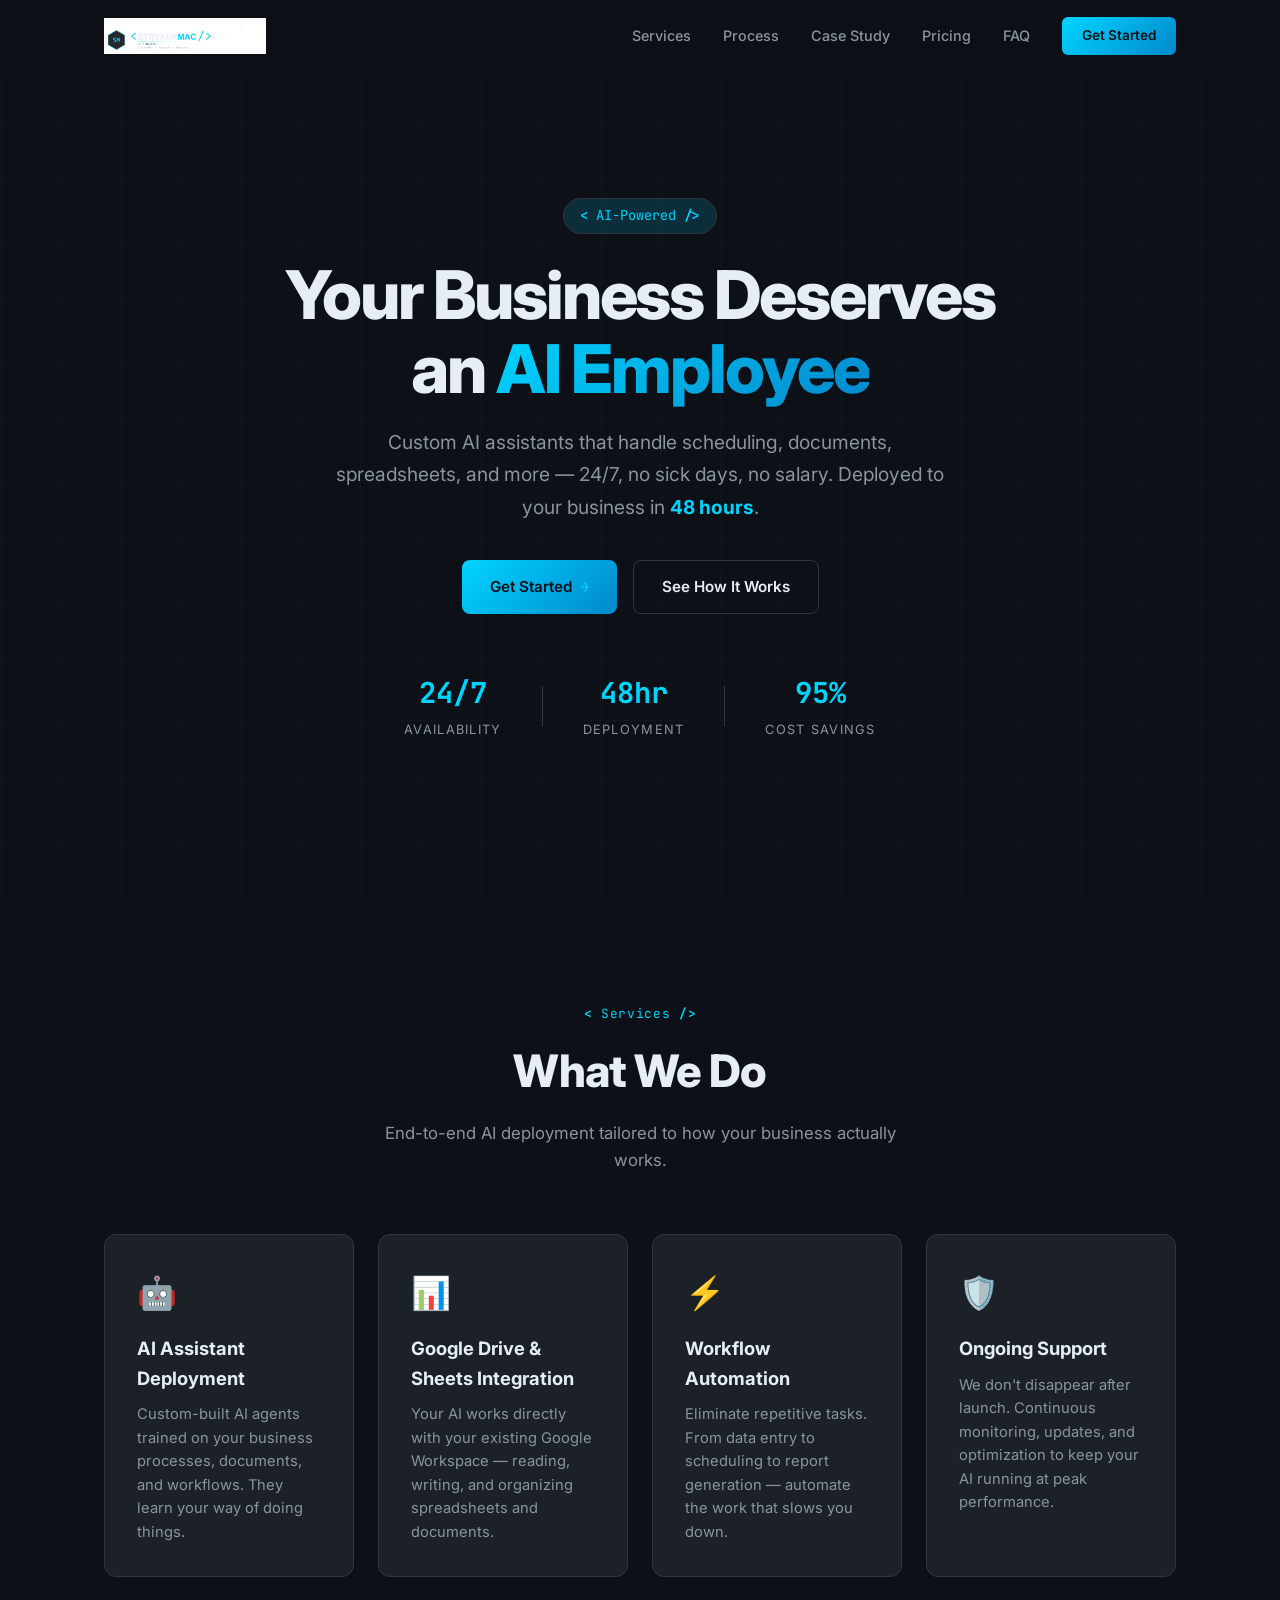
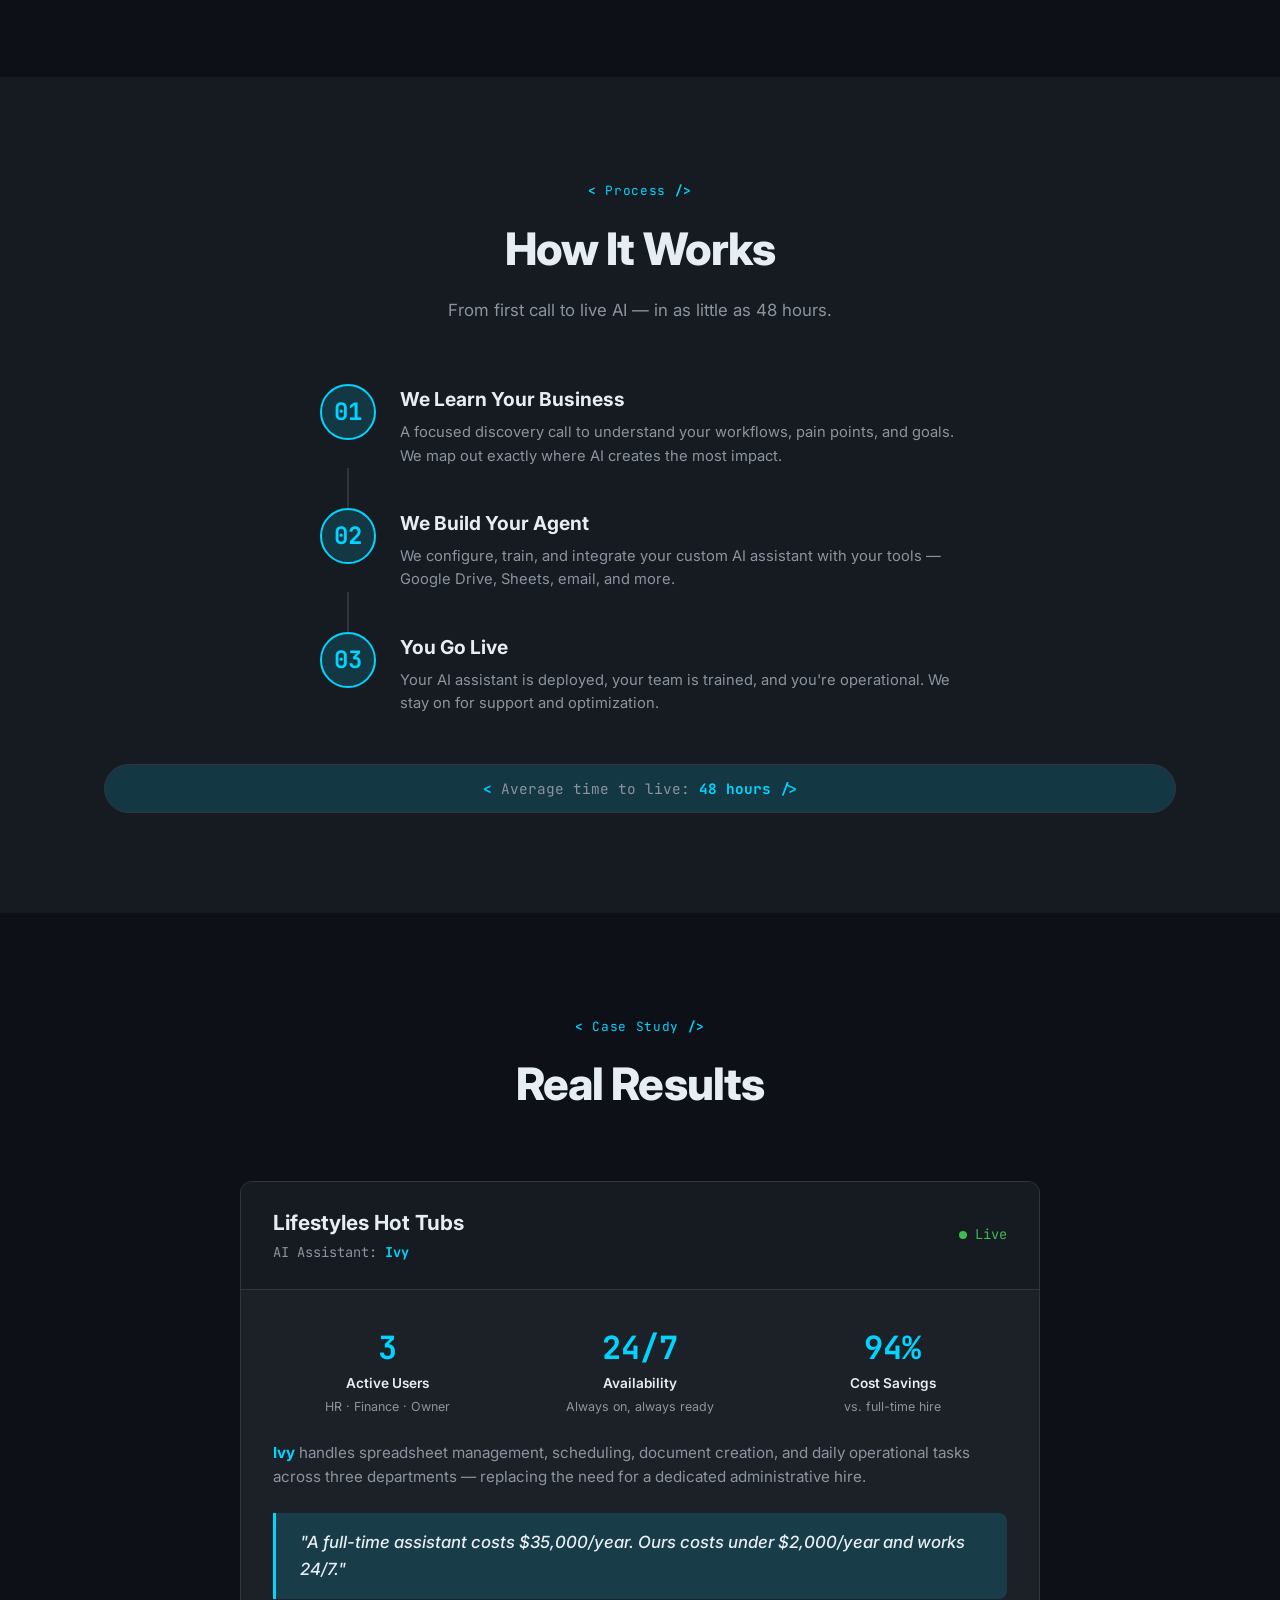
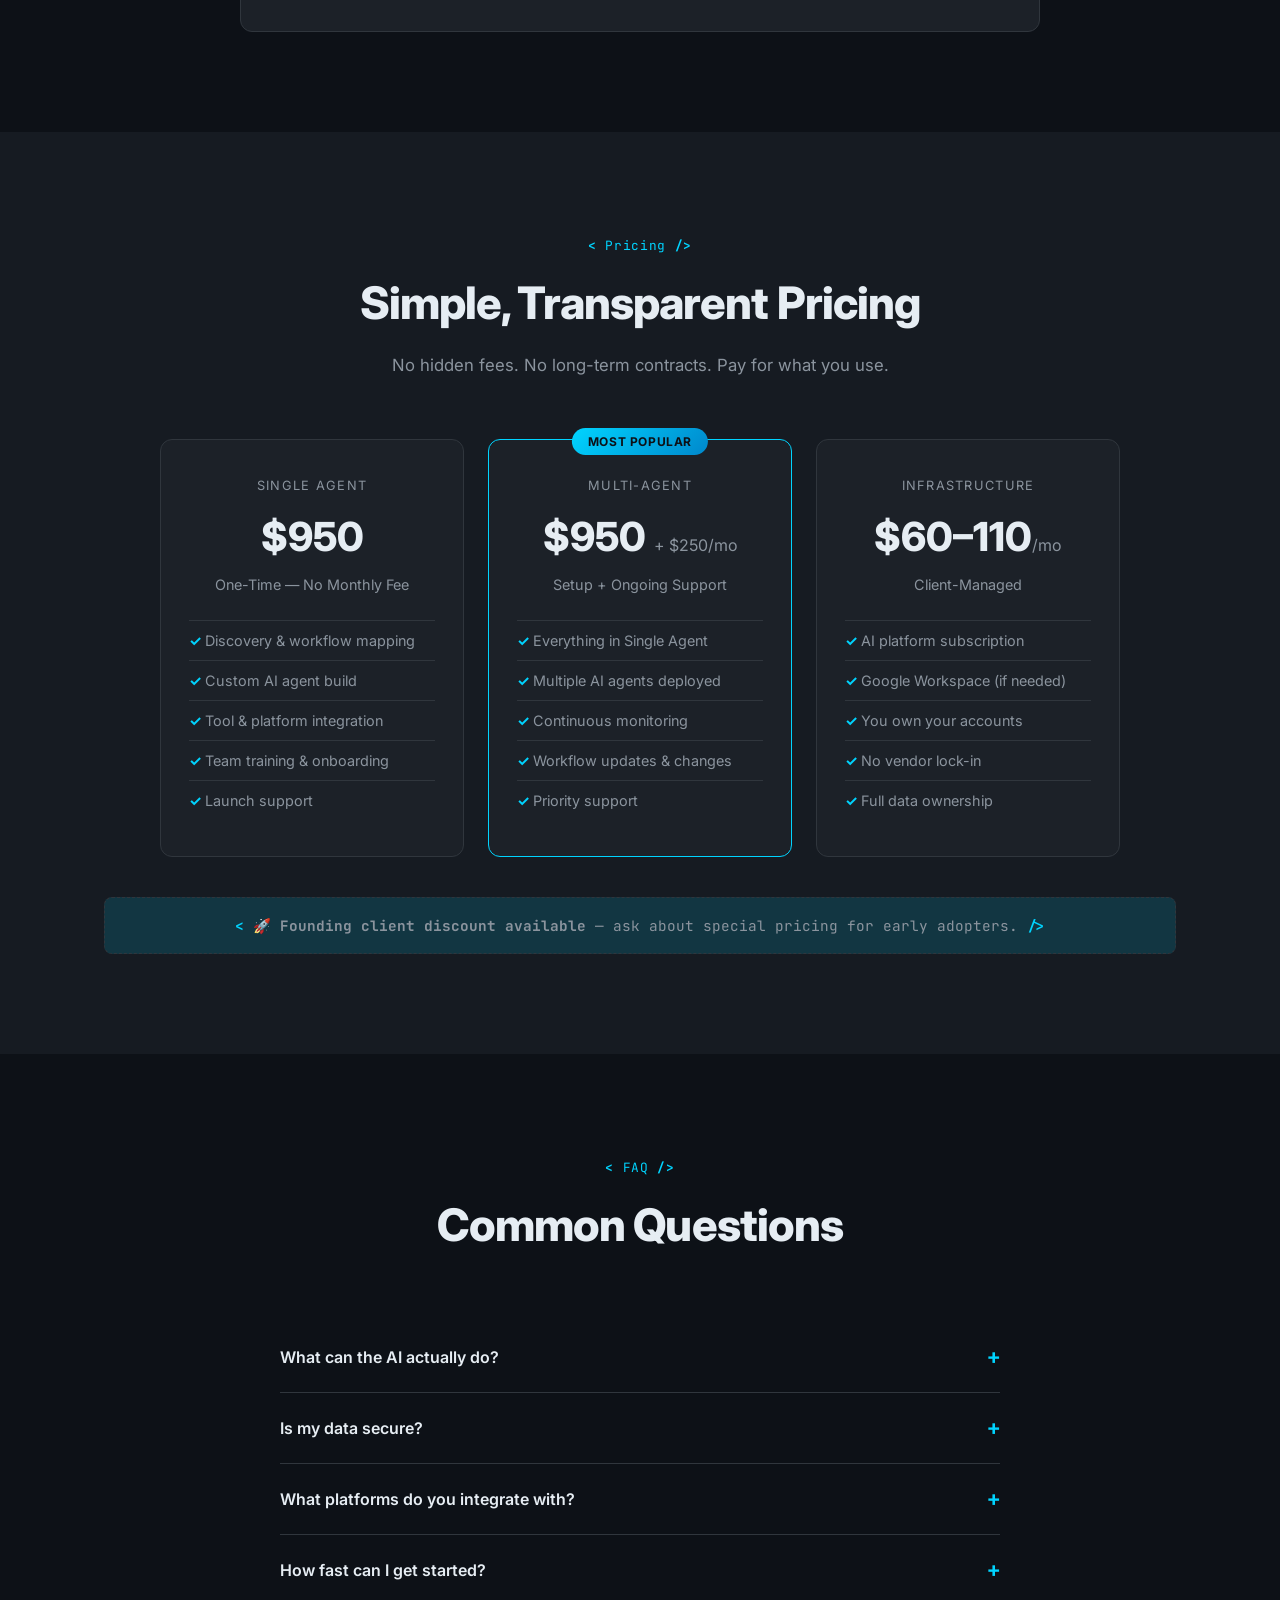
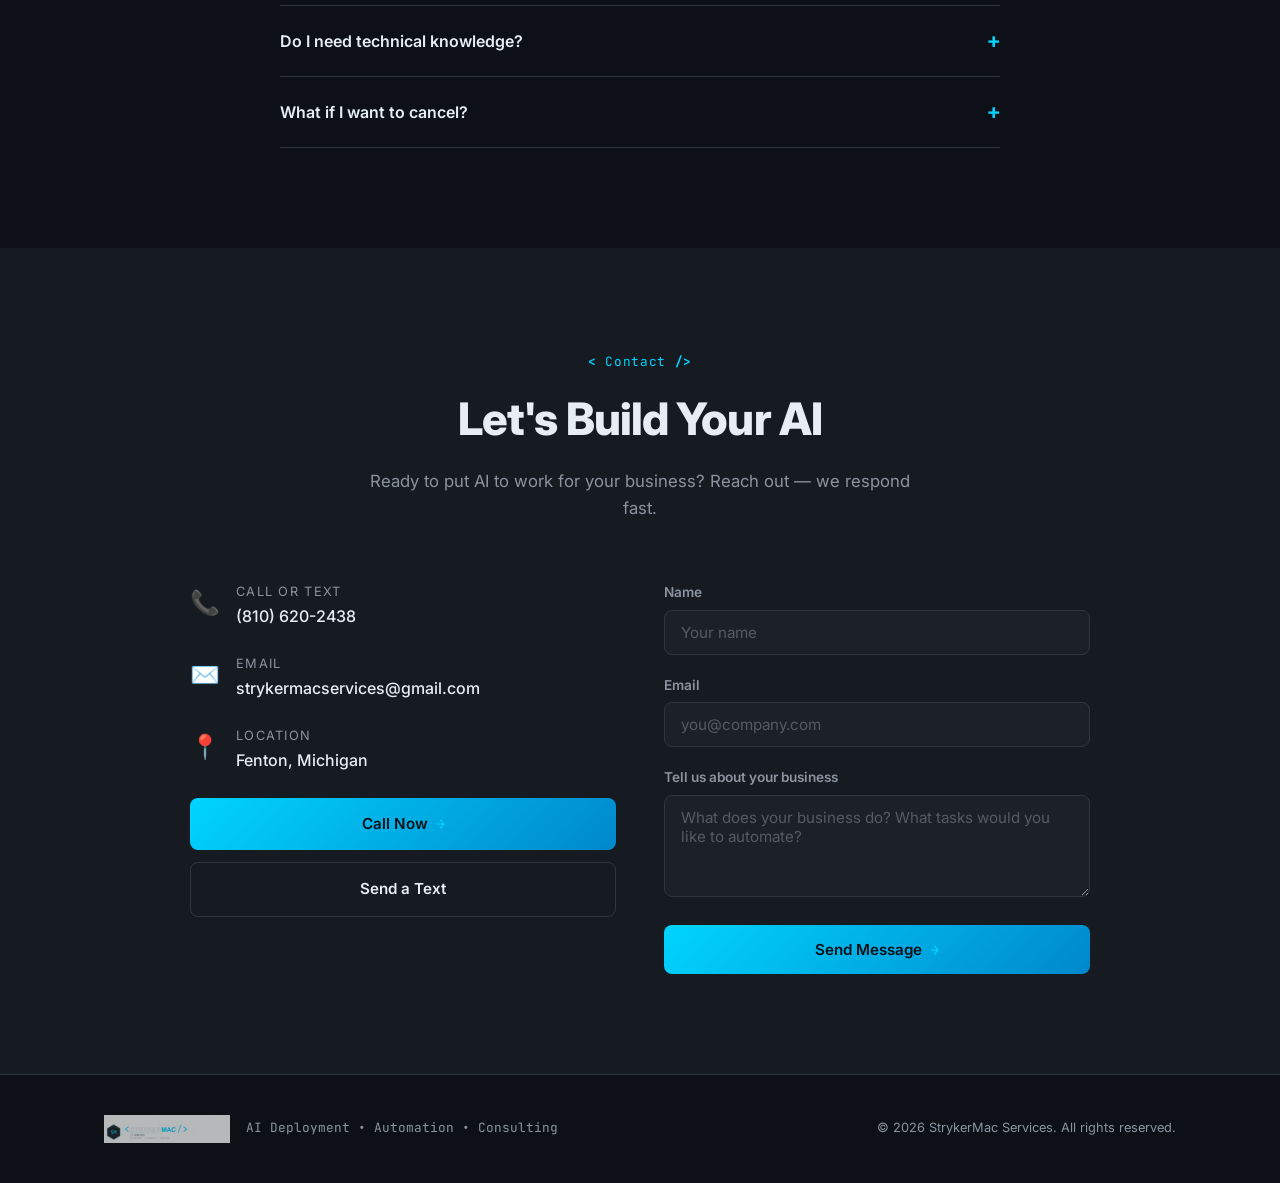
==== index.html @ 3a530481 "Update pricing: single agent  flat, multi-agent  + /mo" ====
<!DOCTYPE html>
<html lang="en">
<head>
    <meta charset="UTF-8">
    <!-- Google tag (gtag.js) -->
    <script async src="https://www.googletagmanager.com/gtag/js?id=G-7SQLWQNTBG"></script>
    <script>
        window.dataLayer = window.dataLayer || [];
        function gtag(){dataLayer.push(arguments);}
        gtag('js', new Date());
        gtag('config', 'G-7SQLWQNTBG');
    </script>
    <meta name="viewport" content="width=device-width, initial-scale=1.0">
    <title>StrykerMac Services — AI Assistants for Small Business</title>
    <meta name="description" content="AI assistant deployment, workflow automation, and consulting for small businesses. Live in 48 hours. StrykerMac Services, Fenton Michigan.">
    <link rel="icon" href="data:image/svg+xml,<svg xmlns='http://www.w3.org/2000/svg' viewBox='0 0 100 100'><rect fill='%230D1117' width='100' height='100' rx='16'/><text x='50' y='68' text-anchor='middle' font-family='monospace' font-size='48' font-weight='bold' fill='%2300D4FF'>&lt;/&gt;</text></svg>">
    <link rel="preconnect" href="https://fonts.googleapis.com">
    <link rel="preconnect" href="https://fonts.gstatic.com" crossorigin>
    <link href="https://fonts.googleapis.com/css2?family=Inter:wght@300;400;500;600;700;800&family=JetBrains+Mono:wght@400;500;700&display=swap" rel="stylesheet">
    <link rel="stylesheet" href="style.css">
</head>
<body>
    <!-- NAV -->
    <nav class="nav" id="nav">
        <div class="nav-inner">
            <a href="#hero" class="nav-logo">
                <img src="logo-white.png" alt="StrykerMac Services" class="logo-img">
            </a>
            <div class="nav-links" id="navLinks">
                <a href="#services">Services</a>
                <a href="#how-it-works">Process</a>
                <a href="#case-study">Case Study</a>
                <a href="#pricing">Pricing</a>
                <a href="#faq">FAQ</a>
                <a href="#contact" class="nav-cta">Get Started</a>
            </div>
            <button class="hamburger" id="hamburger" aria-label="Toggle menu">
                <span></span><span></span><span></span>
            </button>
        </div>
    </nav>

    <!-- HERO -->
    <section class="hero" id="hero">
        <div class="hero-bg-grid"></div>
        <div class="container hero-content">
            <div class="hero-badge fade-in"><span class="code-accent">&lt;</span> AI-Powered <span class="code-accent">/&gt;</span></div>
            <h1 class="fade-in">Your Business Deserves<br>an <span class="gradient-text">AI Employee</span></h1>
            <p class="hero-sub fade-in">Custom AI assistants that handle scheduling, documents, spreadsheets, and more — 24/7, no sick days, no salary. Deployed to your business in <strong>48 hours</strong>.</p>
            <div class="hero-actions fade-in">
                <a href="#contact" class="btn btn-primary">Get Started <span class="code-accent">→</span></a>
                <a href="#how-it-works" class="btn btn-ghost">See How It Works</a>
            </div>
            <div class="hero-stats fade-in">
                <div class="stat"><span class="stat-num">24/7</span><span class="stat-label">Availability</span></div>
                <div class="stat-divider"></div>
                <div class="stat"><span class="stat-num">48hr</span><span class="stat-label">Deployment</span></div>
                <div class="stat-divider"></div>
                <div class="stat"><span class="stat-num">95%</span><span class="stat-label">Cost Savings</span></div>
            </div>
        </div>
    </section>

    <!-- SERVICES -->
    <section class="section" id="services">
        <div class="container">
            <div class="section-header fade-in">
                <span class="section-tag"><span class="code-accent">&lt;</span> Services <span class="code-accent">/&gt;</span></span>
                <h2>What We Do</h2>
                <p class="section-sub">End-to-end AI deployment tailored to how your business actually works.</p>
            </div>
            <div class="cards-grid">
                <div class="card fade-in">
                    <div class="card-icon">🤖</div>
                    <h3>AI Assistant Deployment</h3>
                    <p>Custom-built AI agents trained on your business processes, documents, and workflows. They learn your way of doing things.</p>
                </div>
                <div class="card fade-in">
                    <div class="card-icon">📊</div>
                    <h3>Google Drive &amp; Sheets Integration</h3>
                    <p>Your AI works directly with your existing Google Workspace — reading, writing, and organizing spreadsheets and documents.</p>
                </div>
                <div class="card fade-in">
                    <div class="card-icon">⚡</div>
                    <h3>Workflow Automation</h3>
                    <p>Eliminate repetitive tasks. From data entry to scheduling to report generation — automate the work that slows you down.</p>
                </div>
                <div class="card fade-in">
                    <div class="card-icon">🛡️</div>
                    <h3>Ongoing Support</h3>
                    <p>We don't disappear after launch. Continuous monitoring, updates, and optimization to keep your AI running at peak performance.</p>
                </div>
            </div>
        </div>
    </section>

    <!-- HOW IT WORKS -->
    <section class="section section-alt" id="how-it-works">
        <div class="container">
            <div class="section-header fade-in">
                <span class="section-tag"><span class="code-accent">&lt;</span> Process <span class="code-accent">/&gt;</span></span>
                <h2>How It Works</h2>
                <p class="section-sub">From first call to live AI — in as little as 48 hours.</p>
            </div>
            <div class="timeline">
                <div class="timeline-step fade-in">
                    <div class="step-number">01</div>
                    <div class="step-content">
                        <h3>We Learn Your Business</h3>
                        <p>A focused discovery call to understand your workflows, pain points, and goals. We map out exactly where AI creates the most impact.</p>
                    </div>
                </div>
                <div class="timeline-connector fade-in"></div>
                <div class="timeline-step fade-in">
                    <div class="step-number">02</div>
                    <div class="step-content">
                        <h3>We Build Your Agent</h3>
                        <p>We configure, train, and integrate your custom AI assistant with your tools — Google Drive, Sheets, email, and more.</p>
                    </div>
                </div>
                <div class="timeline-connector fade-in"></div>
                <div class="timeline-step fade-in">
                    <div class="step-number">03</div>
                    <div class="step-content">
                        <h3>You Go Live</h3>
                        <p>Your AI assistant is deployed, your team is trained, and you're operational. We stay on for support and optimization.</p>
                    </div>
                </div>
            </div>
            <div class="timeline-badge fade-in">
                <span class="code-accent">&lt;</span> Average time to live: <strong>48 hours</strong> <span class="code-accent">/&gt;</span>
            </div>
        </div>
    </section>

    <!-- CASE STUDY -->
    <section class="section" id="case-study">
        <div class="container">
            <div class="section-header fade-in">
                <span class="section-tag"><span class="code-accent">&lt;</span> Case Study <span class="code-accent">/&gt;</span></span>
                <h2>Real Results</h2>
            </div>
            <div class="case-study-card fade-in">
                <div class="case-header">
                    <div>
                        <h3>Lifestyles Hot Tubs</h3>
                        <span class="case-label">AI Assistant: <strong>Ivy</strong></span>
                    </div>
                    <div class="case-status"><span class="status-dot"></span> Live</div>
                </div>
                <div class="case-body">
                    <div class="case-stats">
                        <div class="case-stat">
                            <span class="case-stat-num">3</span>
                            <span class="case-stat-label">Active Users</span>
                            <span class="case-stat-detail">HR · Finance · Owner</span>
                        </div>
                        <div class="case-stat">
                            <span class="case-stat-num">24/7</span>
                            <span class="case-stat-label">Availability</span>
                            <span class="case-stat-detail">Always on, always ready</span>
                        </div>
                        <div class="case-stat">
                            <span class="case-stat-num">94%</span>
                            <span class="case-stat-label">Cost Savings</span>
                            <span class="case-stat-detail">vs. full-time hire</span>
                        </div>
                    </div>
                    <div class="case-details">
                        <p><strong>Ivy</strong> handles spreadsheet management, scheduling, document creation, and daily operational tasks across three departments — replacing the need for a dedicated administrative hire.</p>
                    </div>
                    <blockquote class="case-quote">
                        <p>"A full-time assistant costs $35,000/year. Ours costs under $2,000/year and works 24/7."</p>
                    </blockquote>
                </div>
            </div>
        </div>
    </section>

    <!-- PRICING -->
    <section class="section section-alt" id="pricing">
        <div class="container">
            <div class="section-header fade-in">
                <span class="section-tag"><span class="code-accent">&lt;</span> Pricing <span class="code-accent">/&gt;</span></span>
                <h2>Simple, Transparent Pricing</h2>
                <p class="section-sub">No hidden fees. No long-term contracts. Pay for what you use.</p>
            </div>
            <div class="pricing-grid">
                <div class="pricing-card fade-in">
                    <div class="pricing-label">Single Agent</div>
                    <div class="pricing-amount">$950</div>
                    <div class="pricing-desc">One-Time — No Monthly Fee</div>
                    <ul class="pricing-features">
                        <li>Discovery &amp; workflow mapping</li>
                        <li>Custom AI agent build</li>
                        <li>Tool &amp; platform integration</li>
                        <li>Team training &amp; onboarding</li>
                        <li>Launch support</li>
                    </ul>
                </div>
                <div class="pricing-card pricing-card-featured fade-in">
                    <div class="pricing-badge">Most Popular</div>
                    <div class="pricing-label">Multi-Agent</div>
                    <div class="pricing-amount">$950 <span class="pricing-period">+ $250/mo</span></div>
                    <div class="pricing-desc">Setup + Ongoing Support</div>
                    <ul class="pricing-features">
                        <li>Everything in Single Agent</li>
                        <li>Multiple AI agents deployed</li>
                        <li>Continuous monitoring</li>
                        <li>Workflow updates &amp; changes</li>
                        <li>Priority support</li>
                    </ul>
                </div>
                <div class="pricing-card fade-in">
                    <div class="pricing-label">Infrastructure</div>
                    <div class="pricing-amount">$60–110<span class="pricing-period">/mo</span></div>
                    <div class="pricing-desc">Client-Managed</div>
                    <ul class="pricing-features">
                        <li>AI platform subscription</li>
                        <li>Google Workspace (if needed)</li>
                        <li>You own your accounts</li>
                        <li>No vendor lock-in</li>
                        <li>Full data ownership</li>
                    </ul>
                </div>
            </div>
            <div class="pricing-note fade-in">
                <span class="code-accent">&lt;</span> 🚀 <strong>Founding client discount available</strong> — ask about special pricing for early adopters. <span class="code-accent">/&gt;</span>
            </div>
        </div>
    </section>

    <!-- FAQ -->
    <section class="section" id="faq">
        <div class="container">
            <div class="section-header fade-in">
                <span class="section-tag"><span class="code-accent">&lt;</span> FAQ <span class="code-accent">/&gt;</span></span>
                <h2>Common Questions</h2>
            </div>
            <div class="faq-list">
                <div class="faq-item fade-in">
                    <button class="faq-question">
                        <span>What can the AI actually do?</span>
                        <span class="faq-toggle">+</span>
                    </button>
                    <div class="faq-answer">
                        <p>Your AI assistant can manage spreadsheets, create and edit documents, handle scheduling, answer questions about your business, generate reports, organize files, send reminders, and automate repetitive tasks. It integrates with Google Drive, Sheets, Docs, Gmail, and more. Think of it as a tireless team member who knows your business inside and out.</p>
                    </div>
                </div>
                <div class="faq-item fade-in">
                    <button class="faq-question">
                        <span>Is my data secure?</span>
                        <span class="faq-toggle">+</span>
                    </button>
                    <div class="faq-answer">
                        <p>Absolutely. Your data stays in your own accounts — we don't store or access it beyond what's needed for setup. The AI runs on industry-standard platforms with enterprise-grade encryption. You maintain full ownership and control of all your data at all times.</p>
                    </div>
                </div>
                <div class="faq-item fade-in">
                    <button class="faq-question">
                        <span>What platforms do you integrate with?</span>
                        <span class="faq-toggle">+</span>
                    </button>
                    <div class="faq-answer">
                        <p>We specialize in Google Workspace (Drive, Sheets, Docs, Gmail, Calendar) but can integrate with most cloud-based tools your business already uses. During discovery, we'll map out your full tech stack and design integrations accordingly.</p>
                    </div>
                </div>
                <div class="faq-item fade-in">
                    <button class="faq-question">
                        <span>How fast can I get started?</span>
                        <span class="faq-toggle">+</span>
                    </button>
                    <div class="faq-answer">
                        <p>Fast. Most deployments go live within 48 hours of our discovery call. Complex integrations may take a bit longer, but we'll give you a clear timeline upfront. No months-long implementation cycles — we move at startup speed.</p>
                    </div>
                </div>
                <div class="faq-item fade-in">
                    <button class="faq-question">
                        <span>Do I need technical knowledge?</span>
                        <span class="faq-toggle">+</span>
                    </button>
                    <div class="faq-answer">
                        <p>Not at all. We handle all the technical work. Your team just needs to know how to chat — if you can send a text message, you can use your AI assistant. We provide full training and ongoing support.</p>
                    </div>
                </div>
                <div class="faq-item fade-in">
                    <button class="faq-question">
                        <span>What if I want to cancel?</span>
                        <span class="faq-toggle">+</span>
                    </button>
                    <div class="faq-answer">
                        <p>No long-term contracts. Monthly support can be canceled anytime. Since you own all your accounts and data, there's zero vendor lock-in. We keep you because we deliver value, not because of a contract.</p>
                    </div>
                </div>
            </div>
        </div>
    </section>

    <!-- CONTACT -->
    <section class="section section-alt" id="contact">
        <div class="container">
            <div class="section-header fade-in">
                <span class="section-tag"><span class="code-accent">&lt;</span> Contact <span class="code-accent">/&gt;</span></span>
                <h2>Let's Build Your AI</h2>
                <p class="section-sub">Ready to put AI to work for your business? Reach out — we respond fast.</p>
            </div>
            <div class="contact-grid">
                <div class="contact-info fade-in">
                    <div class="contact-item">
                        <div class="contact-icon">📞</div>
                        <div>
                            <div class="contact-label">Call or Text</div>
                            <a href="tel:8106202438" class="contact-value">(810) 620-2438</a>
                        </div>
                    </div>
                    <div class="contact-item">
                        <div class="contact-icon">✉️</div>
                        <div>
                            <div class="contact-label">Email</div>
                            <a href="mailto:strykermacservices@gmail.com" class="contact-value">strykermacservices@gmail.com</a>
                        </div>
                    </div>
                    <div class="contact-item">
                        <div class="contact-icon">📍</div>
                        <div>
                            <div class="contact-label">Location</div>
                            <span class="contact-value">Fenton, Michigan</span>
                        </div>
                    </div>
                    <div class="contact-cta">
                        <a href="tel:8106202438" class="btn btn-primary btn-full">Call Now <span class="code-accent">→</span></a>
                        <a href="sms:8106202438" class="btn btn-ghost btn-full">Send a Text</a>
                    </div>
                </div>
                <form class="contact-form fade-in" action="https://formsubmit.co/strykermacservices@gmail.com" method="POST">
                    <input type="hidden" name="_subject" value="New inquiry from StrykerMac website">
                    <input type="hidden" name="_captcha" value="false">
                    <input type="hidden" name="_next" value="#">
                    <div class="form-group">
                        <label for="name">Name</label>
                        <input type="text" id="name" name="name" required placeholder="Your name">
                    </div>
                    <div class="form-group">
                        <label for="email">Email</label>
                        <input type="email" id="email" name="email" required placeholder="you@company.com">
                    </div>
                    <div class="form-group">
                        <label for="message">Tell us about your business</label>
                        <textarea id="message" name="message" rows="4" required placeholder="What does your business do? What tasks would you like to automate?"></textarea>
                    </div>
                    <button type="submit" class="btn btn-primary btn-full">Send Message <span class="code-accent">→</span></button>
                </form>
            </div>
        </div>
    </section>

    <!-- FOOTER -->
    <footer class="footer">
        <div class="container footer-inner">
            <div class="footer-brand">
                <img src="logo-white.png" alt="StrykerMac Services" class="footer-logo">
                <span class="footer-tagline">AI Deployment • Automation • Consulting</span>
            </div>
            <div class="footer-copy">
                &copy; 2026 StrykerMac Services. All rights reserved.
            </div>
        </div>
    </footer>

    <script src="script.js"></script>
</body>
</html>
---- style.css ----
/* ===== RESET & BASE ===== */
*, *::before, *::after { margin: 0; padding: 0; box-sizing: border-box; }

:root {
    --bg: #0D1117;
    --bg-alt: #161B22;
    --surface: #1C2128;
    --border: #30363D;
    --text: #E6EDF3;
    --text-muted: #8B949E;
    --accent: #00D4FF;
    --accent-glow: rgba(0, 212, 255, 0.15);
    --accent-dark: #0099BB;
    --gradient: linear-gradient(135deg, #00D4FF, #0088CC);
    --font: 'Inter', -apple-system, sans-serif;
    --mono: 'JetBrains Mono', monospace;
    --radius: 12px;
    --radius-sm: 8px;
}

html { scroll-behavior: smooth; scroll-padding-top: 80px; }

body {
    font-family: var(--font);
    background: var(--bg);
    color: var(--text);
    line-height: 1.6;
    -webkit-font-smoothing: antialiased;
}

a { color: var(--accent); text-decoration: none; transition: opacity .2s; }
a:hover { opacity: .85; }

.container { max-width: 1120px; margin: 0 auto; padding: 0 24px; }

.code-accent { color: var(--accent); font-family: var(--mono); font-weight: 700; }
.gradient-text { background: var(--gradient); -webkit-background-clip: text; -webkit-text-fill-color: transparent; background-clip: text; }

/* ===== ANIMATIONS ===== */
.fade-in { opacity: 0; transform: translateY(24px); transition: opacity .6s ease, transform .6s ease; }
.fade-in.visible { opacity: 1; transform: translateY(0); }

/* ===== NAV ===== */
.nav {
    position: fixed; top: 0; left: 0; right: 0; z-index: 1000;
    background: rgba(13, 17, 23, 0.85); backdrop-filter: blur(16px);
    border-bottom: 1px solid transparent; transition: border-color .3s;
}
.nav.scrolled { border-bottom-color: var(--border); }
.nav-inner { max-width: 1120px; margin: 0 auto; padding: 0 24px; display: flex; align-items: center; justify-content: space-between; height: 72px; }
.nav-logo { display: flex; align-items: center; }
.logo-img { height: 36px; width: auto; }
.nav-links { display: flex; align-items: center; gap: 32px; }
.nav-links a { color: var(--text-muted); font-size: .9rem; font-weight: 500; transition: color .2s; }
.nav-links a:hover { color: var(--text); opacity: 1; }
.nav-cta {
    background: var(--gradient); color: var(--bg) !important; padding: 8px 20px;
    border-radius: 6px; font-weight: 600 !important; font-size: .85rem !important;
}
.nav-cta:hover { opacity: .9 !important; }
.hamburger { display: none; background: none; border: none; cursor: pointer; padding: 4px; }
.hamburger span { display: block; width: 24px; height: 2px; background: var(--text); margin: 6px 0; transition: .3s; border-radius: 2px; }
.hamburger.active span:nth-child(1) { transform: rotate(45deg) translate(5px, 5px); }
.hamburger.active span:nth-child(2) { opacity: 0; }
.hamburger.active span:nth-child(3) { transform: rotate(-45deg) translate(6px, -6px); }

/* ===== HERO ===== */
.hero {
    min-height: 100vh; display: flex; align-items: center; justify-content: center;
    position: relative; overflow: hidden; padding: 120px 0 80px;
}
.hero-bg-grid {
    position: absolute; inset: 0;
    background-image:
        linear-gradient(rgba(0,212,255,.03) 1px, transparent 1px),
        linear-gradient(90deg, rgba(0,212,255,.03) 1px, transparent 1px);
    background-size: 60px 60px;
}
.hero-content { text-align: center; position: relative; z-index: 1; }
.hero-badge {
    display: inline-block; font-family: var(--mono); font-size: .85rem;
    color: var(--accent); border: 1px solid var(--border); padding: 6px 16px;
    border-radius: 100px; margin-bottom: 24px; background: var(--accent-glow);
}
.hero h1 { font-size: clamp(2.5rem, 6vw, 4.2rem); font-weight: 800; line-height: 1.1; margin-bottom: 20px; letter-spacing: -0.03em; }
.hero-sub { font-size: clamp(1rem, 2vw, 1.2rem); color: var(--text-muted); max-width: 620px; margin: 0 auto 36px; line-height: 1.7; }
.hero-sub strong { color: var(--accent); }
.hero-actions { display: flex; gap: 16px; justify-content: center; flex-wrap: wrap; margin-bottom: 56px; }

.btn {
    display: inline-flex; align-items: center; gap: 8px; padding: 14px 28px;
    border-radius: var(--radius-sm); font-weight: 600; font-size: .95rem;
    transition: all .2s; cursor: pointer; border: none; font-family: var(--font);
}
.btn-primary { background: var(--gradient); color: var(--bg); }
.btn-primary:hover { opacity: .9; color: var(--bg); box-shadow: 0 0 30px var(--accent-glow); }
.btn-ghost { background: transparent; color: var(--text); border: 1px solid var(--border); }
.btn-ghost:hover { border-color: var(--accent); color: var(--accent); opacity: 1; }
.btn-full { width: 100%; justify-content: center; }

.hero-stats { display: flex; justify-content: center; align-items: center; gap: 40px; }
.stat { text-align: center; }
.stat-num { display: block; font-family: var(--mono); font-size: 1.8rem; font-weight: 700; color: var(--accent); }
.stat-label { font-size: .8rem; color: var(--text-muted); text-transform: uppercase; letter-spacing: .1em; }
.stat-divider { width: 1px; height: 40px; background: var(--border); }

/* ===== SECTIONS ===== */
.section { padding: 100px 0; }
.section-alt { background: var(--bg-alt); }
.section-header { text-align: center; margin-bottom: 60px; }
.section-tag { display: inline-block; font-family: var(--mono); font-size: .8rem; color: var(--accent); margin-bottom: 12px; letter-spacing: .05em; }
.section-header h2 { font-size: clamp(2rem, 4vw, 2.8rem); font-weight: 800; letter-spacing: -0.02em; margin-bottom: 12px; }
.section-sub { color: var(--text-muted); font-size: 1.05rem; max-width: 540px; margin: 0 auto; }

/* ===== CARDS ===== */
.cards-grid { display: grid; grid-template-columns: repeat(auto-fit, minmax(250px, 1fr)); gap: 24px; }
.card {
    background: var(--surface); border: 1px solid var(--border); border-radius: var(--radius);
    padding: 32px; transition: border-color .3s, transform .3s;
}
.card:hover { border-color: var(--accent); transform: translateY(-4px); }
.card-icon { font-size: 2rem; margin-bottom: 16px; }
.card h3 { font-size: 1.15rem; margin-bottom: 10px; font-weight: 700; }
.card p { color: var(--text-muted); font-size: .92rem; line-height: 1.6; }

/* ===== TIMELINE ===== */
.timeline { max-width: 640px; margin: 0 auto; }
.timeline-step { display: flex; gap: 24px; align-items: flex-start; }
.step-number {
    font-family: var(--mono); font-size: 1.5rem; font-weight: 700;
    color: var(--accent); min-width: 56px; height: 56px;
    display: flex; align-items: center; justify-content: center;
    border: 2px solid var(--accent); border-radius: 50%;
    background: var(--accent-glow); flex-shrink: 0;
}
.step-content h3 { font-size: 1.2rem; margin-bottom: 6px; }
.step-content p { color: var(--text-muted); font-size: .92rem; }
.timeline-connector { width: 2px; height: 40px; background: var(--border); margin-left: 27px; }
.timeline-badge {
    text-align: center; margin-top: 48px; font-family: var(--mono); font-size: .9rem;
    color: var(--text-muted); padding: 12px 24px; border: 1px solid var(--border);
    border-radius: 100px; display: inline-block; width: 100%;
    background: var(--accent-glow);
}
.timeline-badge strong { color: var(--accent); }

/* ===== CASE STUDY ===== */
.case-study-card {
    background: var(--surface); border: 1px solid var(--border); border-radius: var(--radius);
    overflow: hidden; max-width: 800px; margin: 0 auto;
}
.case-header {
    display: flex; justify-content: space-between; align-items: center;
    padding: 24px 32px; border-bottom: 1px solid var(--border); background: var(--bg-alt);
}
.case-header h3 { font-size: 1.3rem; }
.case-label { font-size: .85rem; color: var(--text-muted); font-family: var(--mono); }
.case-label strong { color: var(--accent); }
.case-status { display: flex; align-items: center; gap: 8px; font-size: .85rem; color: #3fb950; font-family: var(--mono); }
.status-dot { width: 8px; height: 8px; border-radius: 50%; background: #3fb950; animation: pulse 2s infinite; }
@keyframes pulse { 0%, 100% { opacity: 1; } 50% { opacity: .4; } }
.case-body { padding: 32px; }
.case-stats { display: grid; grid-template-columns: repeat(3, 1fr); gap: 24px; margin-bottom: 24px; }
.case-stat { text-align: center; }
.case-stat-num { display: block; font-family: var(--mono); font-size: 2rem; font-weight: 700; color: var(--accent); }
.case-stat-label { display: block; font-size: .85rem; font-weight: 600; margin-bottom: 2px; }
.case-stat-detail { display: block; font-size: .78rem; color: var(--text-muted); }
.case-details { margin-bottom: 24px; }
.case-details p { color: var(--text-muted); font-size: .95rem; }
.case-details strong { color: var(--accent); }
.case-quote {
    border-left: 3px solid var(--accent); padding: 16px 24px;
    background: var(--accent-glow); border-radius: 0 var(--radius-sm) var(--radius-sm) 0;
}
.case-quote p { font-size: 1.05rem; font-style: italic; font-weight: 500; line-height: 1.6; }

/* ===== PRICING ===== */
.pricing-grid { display: grid; grid-template-columns: repeat(auto-fit, minmax(280px, 1fr)); gap: 24px; max-width: 960px; margin: 0 auto; }
.pricing-card {
    background: var(--surface); border: 1px solid var(--border); border-radius: var(--radius);
    padding: 36px 28px; text-align: center; position: relative; transition: border-color .3s;
}
.pricing-card:hover { border-color: var(--accent); }
.pricing-card-featured { border-color: var(--accent); }
.pricing-badge {
    position: absolute; top: -12px; left: 50%; transform: translateX(-50%);
    background: var(--gradient); color: var(--bg); font-size: .75rem;
    font-weight: 700; padding: 4px 16px; border-radius: 100px; text-transform: uppercase;
    letter-spacing: .05em;
}
.pricing-label { font-size: .8rem; text-transform: uppercase; letter-spacing: .1em; color: var(--text-muted); margin-bottom: 8px; }
.pricing-amount { font-size: 2.5rem; font-weight: 800; margin-bottom: 4px; }
.pricing-from { font-size: .85rem; font-weight: 400; color: var(--text-muted); }
.pricing-period { font-size: 1rem; font-weight: 400; color: var(--text-muted); }
.pricing-desc { font-size: .9rem; color: var(--text-muted); margin-bottom: 24px; }
.pricing-features { list-style: none; text-align: left; }
.pricing-features li { padding: 8px 0; font-size: .9rem; color: var(--text-muted); border-top: 1px solid var(--border); }
.pricing-features li::before { content: '✓ '; color: var(--accent); font-weight: 700; }
.pricing-note {
    text-align: center; margin-top: 40px; font-family: var(--mono); font-size: .9rem;
    color: var(--text-muted); padding: 16px 24px; border: 1px dashed var(--border);
    border-radius: var(--radius-sm); background: var(--accent-glow);
}

/* ===== FAQ ===== */
.faq-list { max-width: 720px; margin: 0 auto; }
.faq-item { border-bottom: 1px solid var(--border); }
.faq-question {
    width: 100%; display: flex; justify-content: space-between; align-items: center;
    padding: 20px 0; background: none; border: none; color: var(--text);
    font-size: 1rem; font-weight: 600; font-family: var(--font); cursor: pointer;
    text-align: left; transition: color .2s;
}
.faq-question:hover { color: var(--accent); }
.faq-toggle { font-family: var(--mono); font-size: 1.4rem; color: var(--accent); transition: transform .3s; flex-shrink: 0; margin-left: 16px; }
.faq-item.active .faq-toggle { transform: rotate(45deg); }
.faq-answer { max-height: 0; overflow: hidden; transition: max-height .4s ease; }
.faq-answer p { padding: 0 0 20px; color: var(--text-muted); font-size: .92rem; line-height: 1.7; }
.faq-item.active .faq-answer { max-height: 300px; }

/* ===== CONTACT ===== */
.contact-grid { display: grid; grid-template-columns: 1fr 1fr; gap: 48px; max-width: 900px; margin: 0 auto; }
.contact-item { display: flex; gap: 16px; align-items: flex-start; margin-bottom: 24px; }
.contact-icon { font-size: 1.5rem; margin-top: 2px; }
.contact-label { font-size: .8rem; text-transform: uppercase; letter-spacing: .1em; color: var(--text-muted); margin-bottom: 2px; }
.contact-value { color: var(--text); font-weight: 500; font-size: 1rem; }
.contact-cta { display: flex; flex-direction: column; gap: 12px; margin-top: 16px; }

.contact-form { display: flex; flex-direction: column; gap: 20px; }
.form-group label { display: block; font-size: .85rem; font-weight: 600; margin-bottom: 6px; color: var(--text-muted); }
.form-group input, .form-group textarea {
    width: 100%; padding: 12px 16px; background: var(--surface); border: 1px solid var(--border);
    border-radius: var(--radius-sm); color: var(--text); font-family: var(--font);
    font-size: .95rem; transition: border-color .2s; outline: none;
}
.form-group input:focus, .form-group textarea:focus { border-color: var(--accent); }
.form-group textarea { resize: vertical; }
.form-group input::placeholder, .form-group textarea::placeholder { color: var(--text-muted); opacity: .5; }

/* ===== FOOTER ===== */
.footer { border-top: 1px solid var(--border); padding: 40px 0; }
.footer-inner { display: flex; justify-content: space-between; align-items: center; flex-wrap: wrap; gap: 16px; }
.footer-brand { display: flex; align-items: center; gap: 16px; }
.footer-logo { height: 28px; width: auto; opacity: .7; }
.footer-tagline { font-family: var(--mono); font-size: .8rem; color: var(--text-muted); }
.footer-copy { font-size: .8rem; color: var(--text-muted); }

/* ===== MOBILE ===== */
@media (max-width: 768px) {
    .hamburger { display: block; }
    .nav-links {
        display: none; position: fixed; top: 72px; left: 0; right: 0; bottom: 0;
        background: rgba(13, 17, 23, 0.98); flex-direction: column;
        align-items: center; justify-content: center; gap: 24px; backdrop-filter: blur(16px);
    }
    .nav-links.open { display: flex; }
    .nav-links a { font-size: 1.2rem; }
    .hero-stats { gap: 20px; }
    .stat-num { font-size: 1.4rem; }
    .contact-grid { grid-template-columns: 1fr; gap: 32px; }
    .case-stats { grid-template-columns: 1fr; gap: 16px; }
    .case-header { flex-direction: column; align-items: flex-start; gap: 8px; }
    .footer-inner { flex-direction: column; text-align: center; }
    .footer-brand { flex-direction: column; }
    .section { padding: 72px 0; }
}
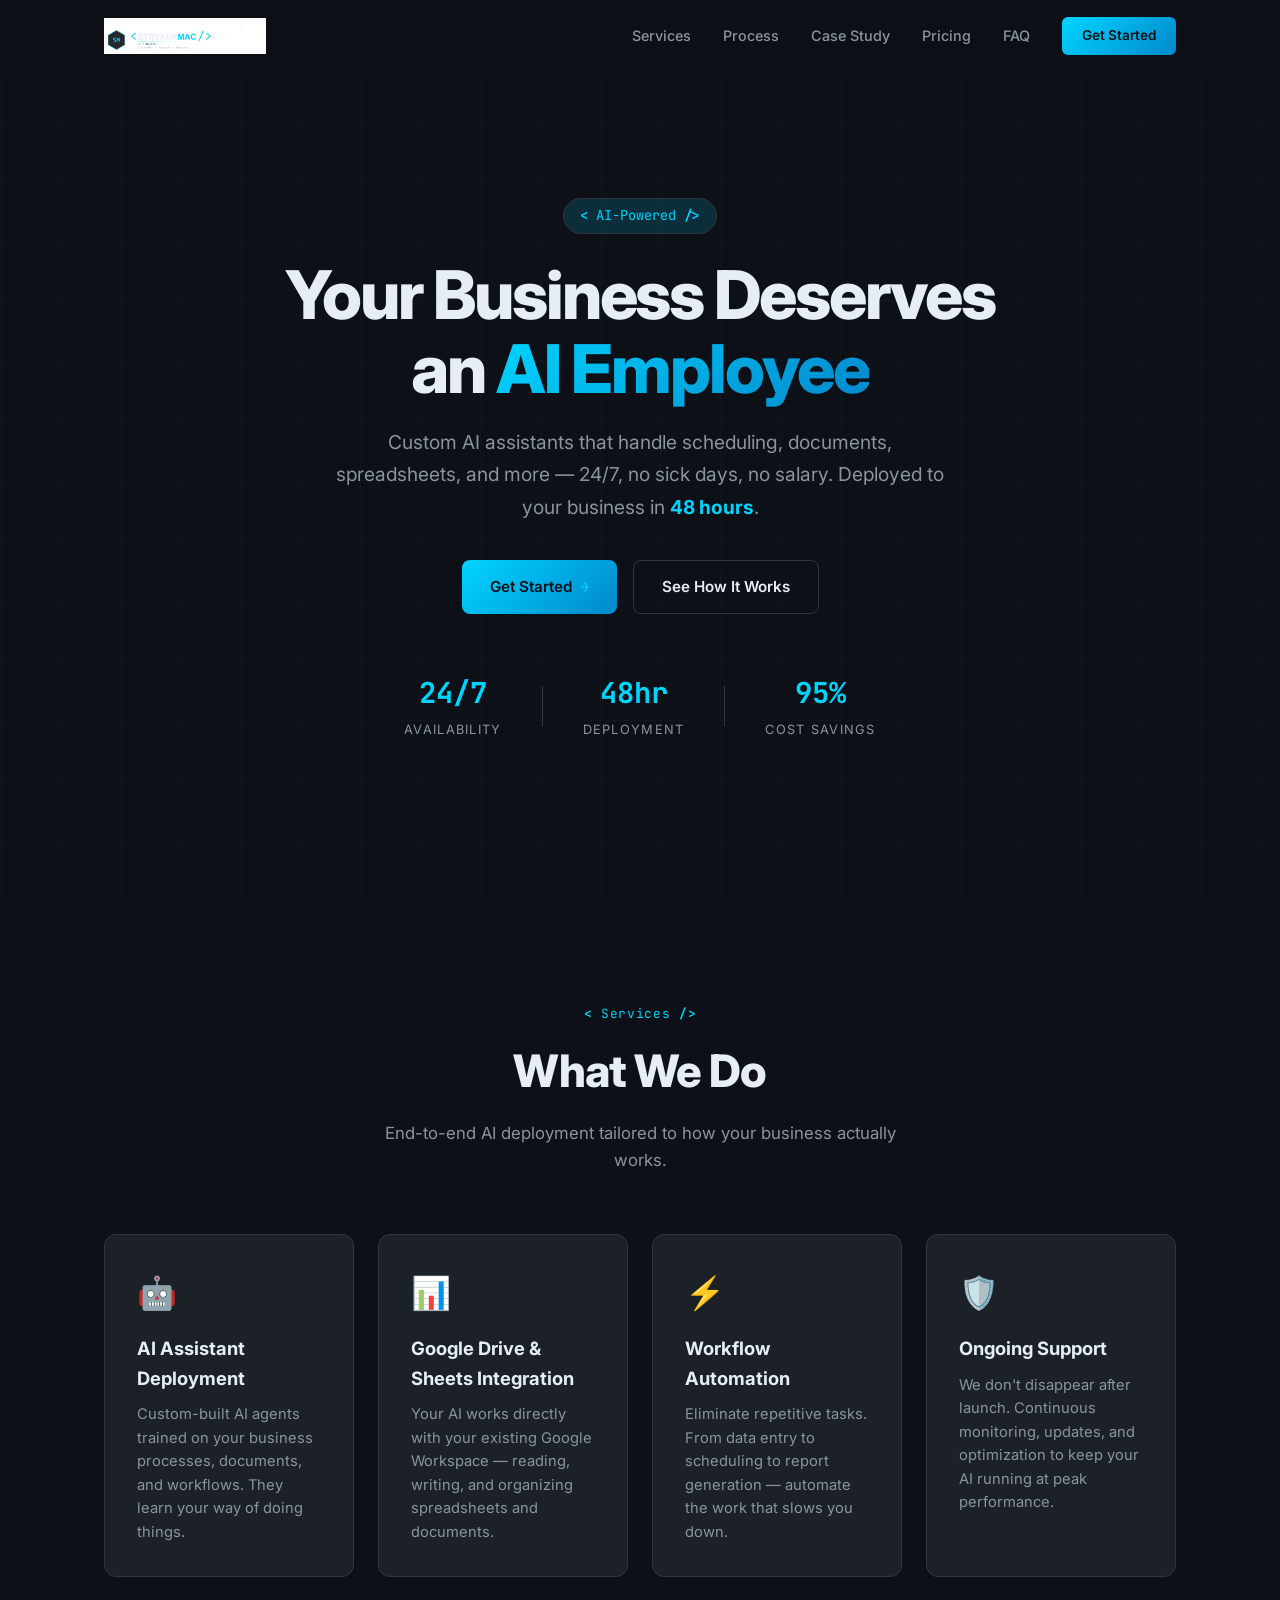
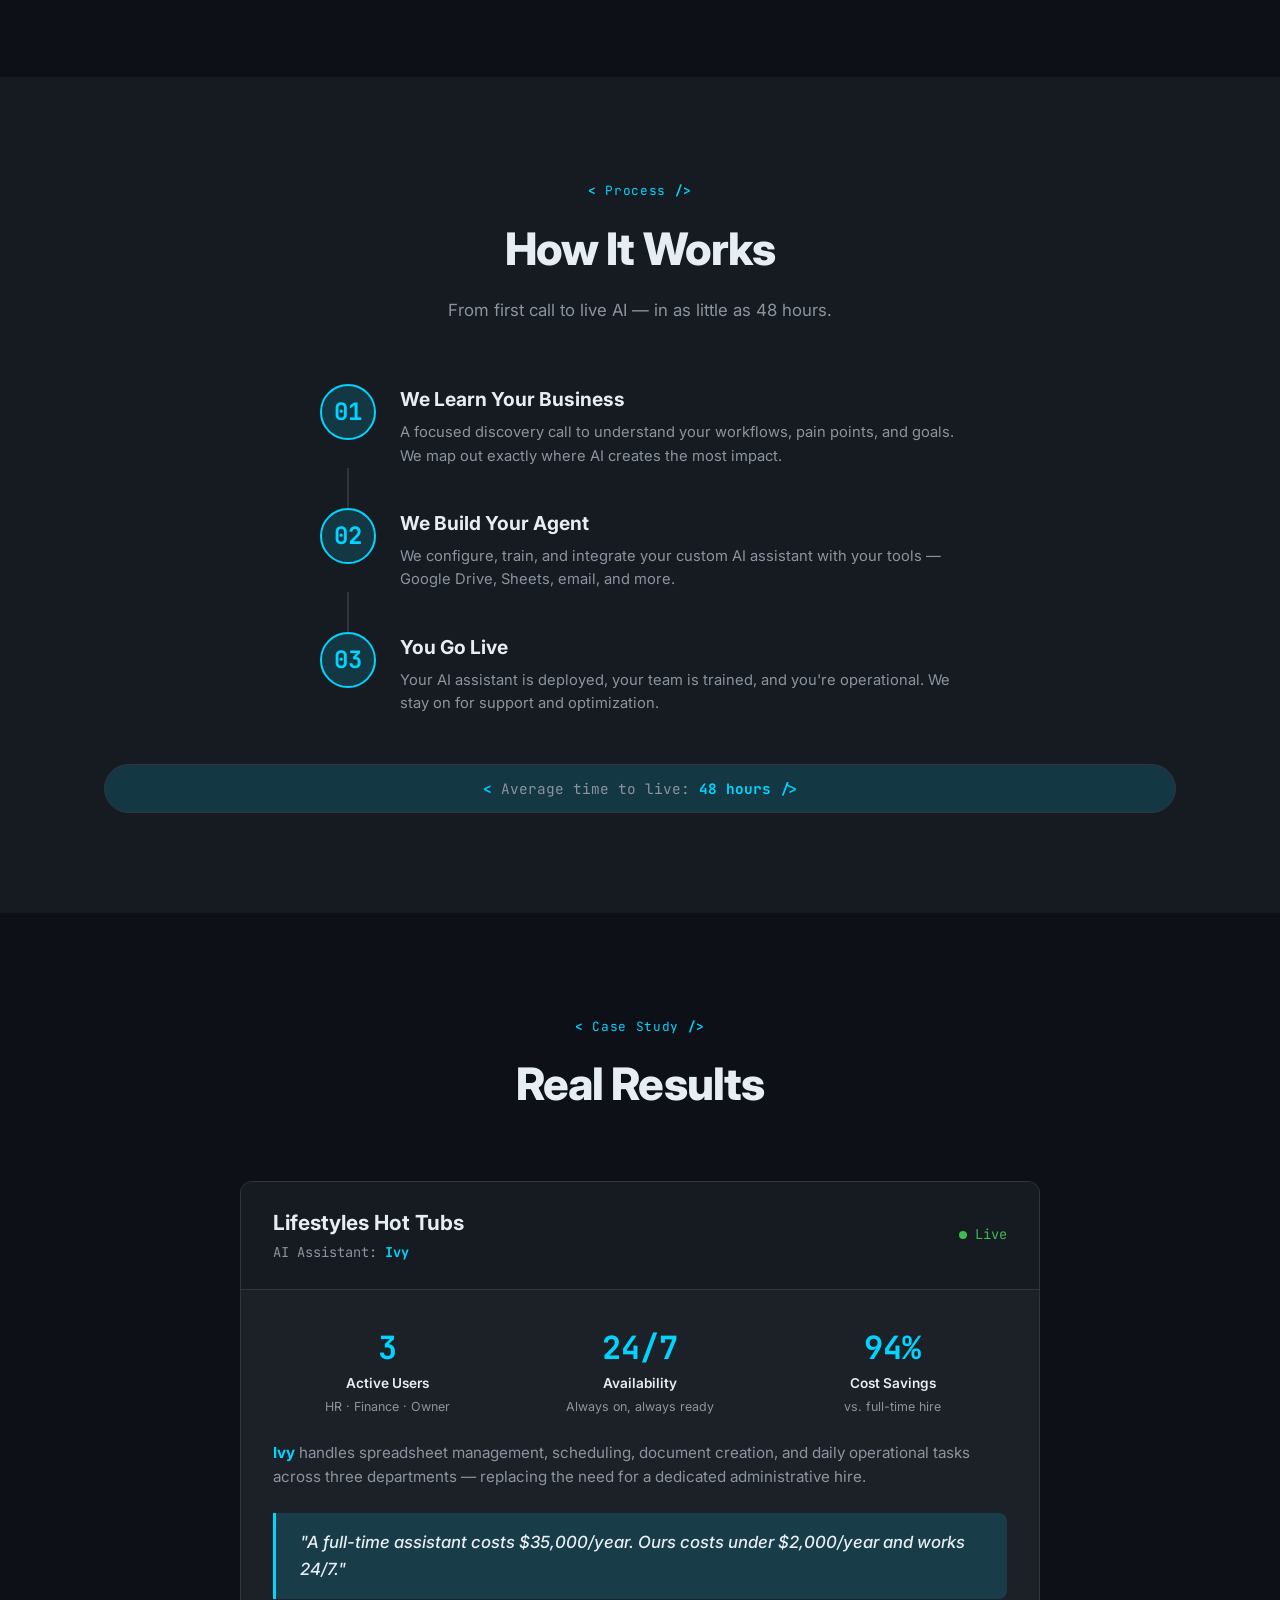
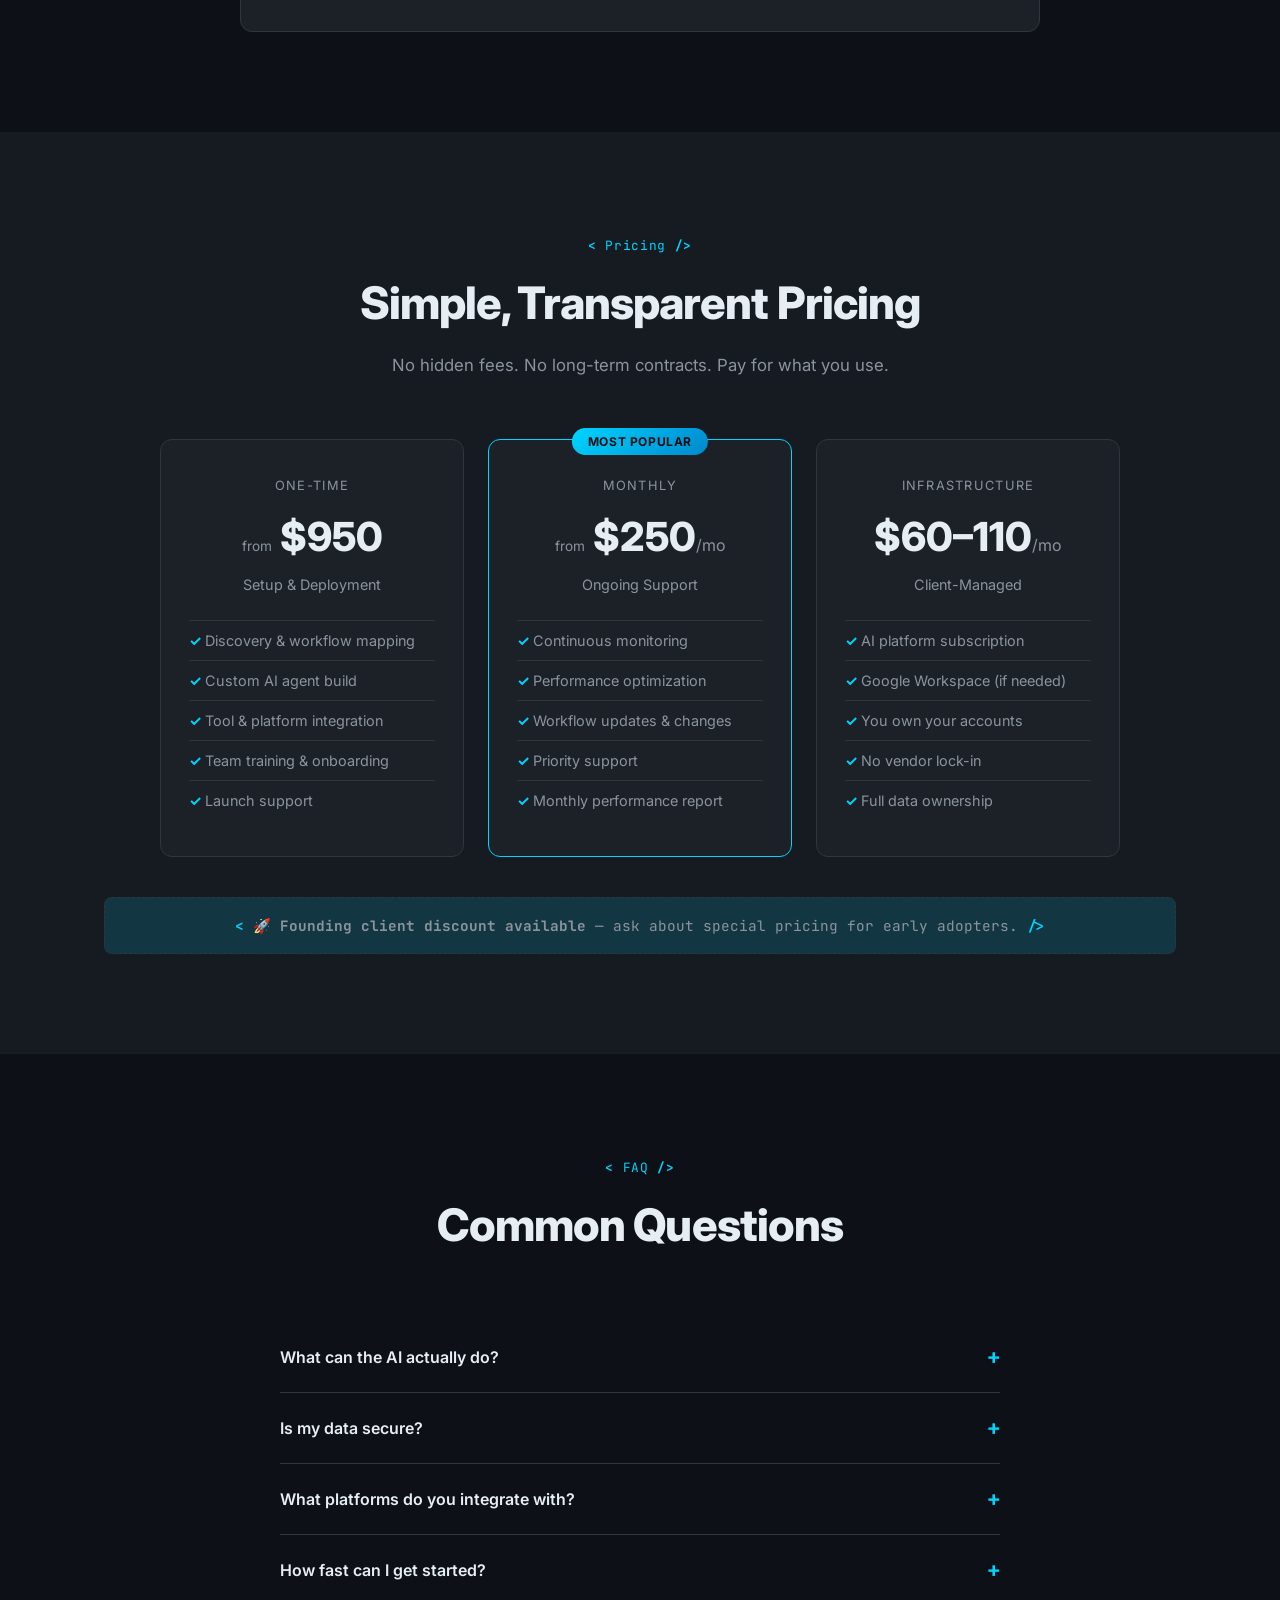
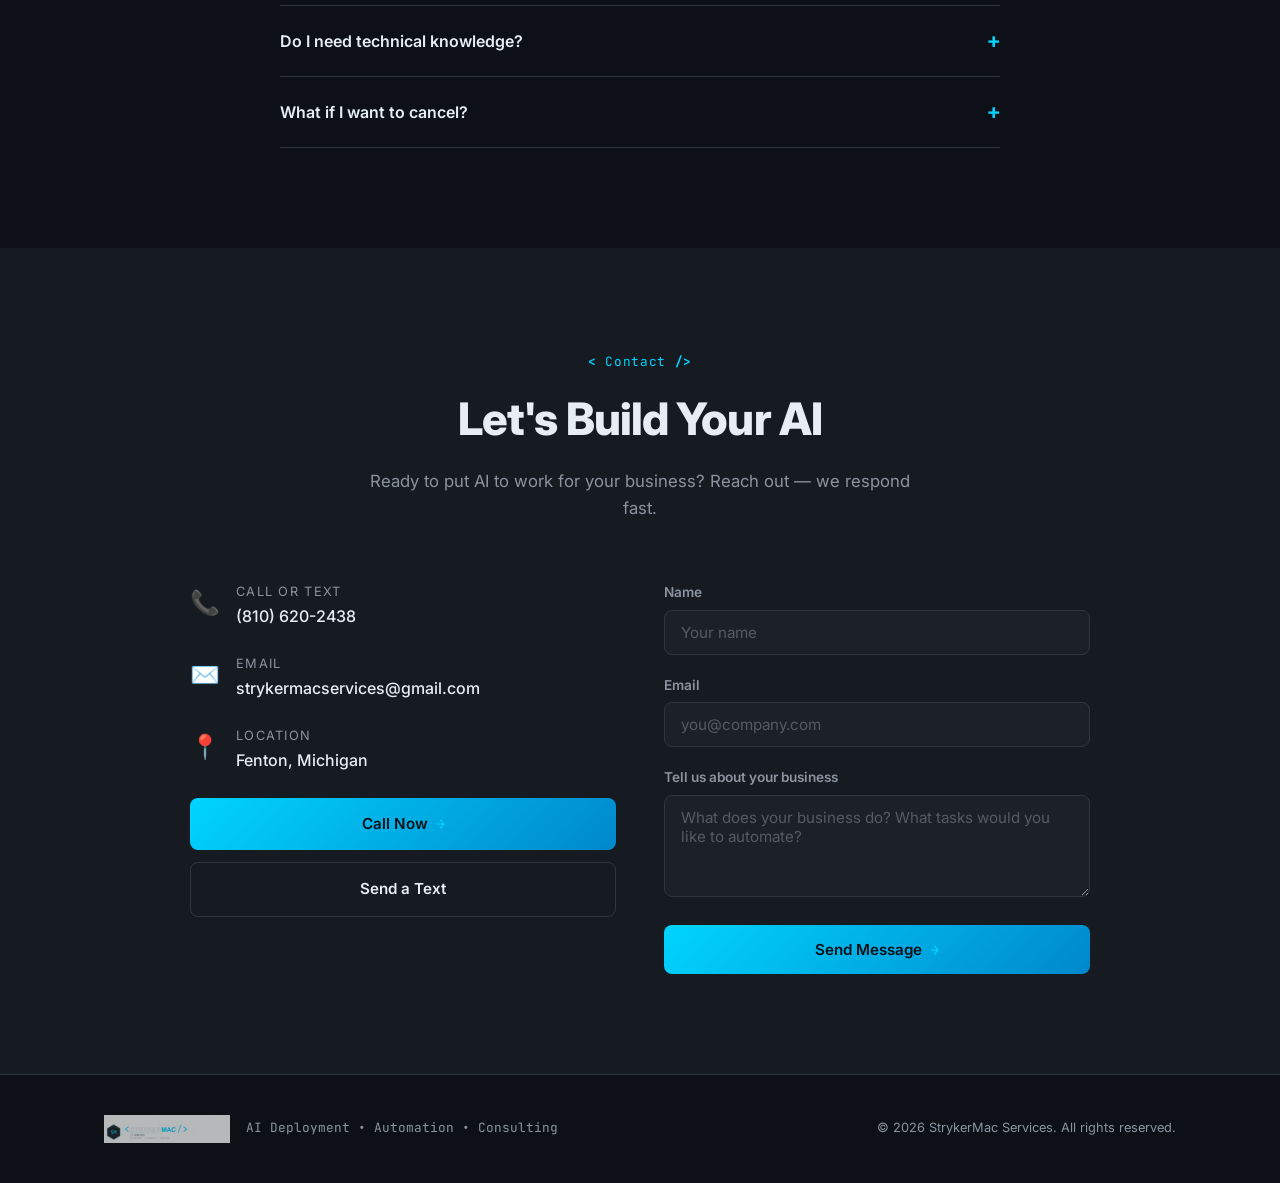
==== commit d5de0293: "Revert pricing to standard rate (950 setup + 250/mo)" ====
--- a/index.html
+++ b/index.html
@@ -187,9 +187,9 @@
             </div>
             <div class="pricing-grid">
                 <div class="pricing-card fade-in">
-                    <div class="pricing-label">Single Agent</div>
-                    <div class="pricing-amount">$950</div>
-                    <div class="pricing-desc">One-Time — No Monthly Fee</div>
+                    <div class="pricing-label">One-Time</div>
+                    <div class="pricing-amount"><span class="pricing-from">from</span> $950</div>
+                    <div class="pricing-desc">Setup &amp; Deployment</div>
                     <ul class="pricing-features">
                         <li>Discovery &amp; workflow mapping</li>
                         <li>Custom AI agent build</li>
@@ -200,15 +200,15 @@
                 </div>
                 <div class="pricing-card pricing-card-featured fade-in">
                     <div class="pricing-badge">Most Popular</div>
-                    <div class="pricing-label">Multi-Agent</div>
-                    <div class="pricing-amount">$950 <span class="pricing-period">+ $250/mo</span></div>
-                    <div class="pricing-desc">Setup + Ongoing Support</div>
+                    <div class="pricing-label">Monthly</div>
+                    <div class="pricing-amount"><span class="pricing-from">from</span> $250<span class="pricing-period">/mo</span></div>
+                    <div class="pricing-desc">Ongoing Support</div>
                     <ul class="pricing-features">
-                        <li>Everything in Single Agent</li>
-                        <li>Multiple AI agents deployed</li>
                         <li>Continuous monitoring</li>
+                        <li>Performance optimization</li>
                         <li>Workflow updates &amp; changes</li>
                         <li>Priority support</li>
+                        <li>Monthly performance report</li>
                     </ul>
                 </div>
                 <div class="pricing-card fade-in">
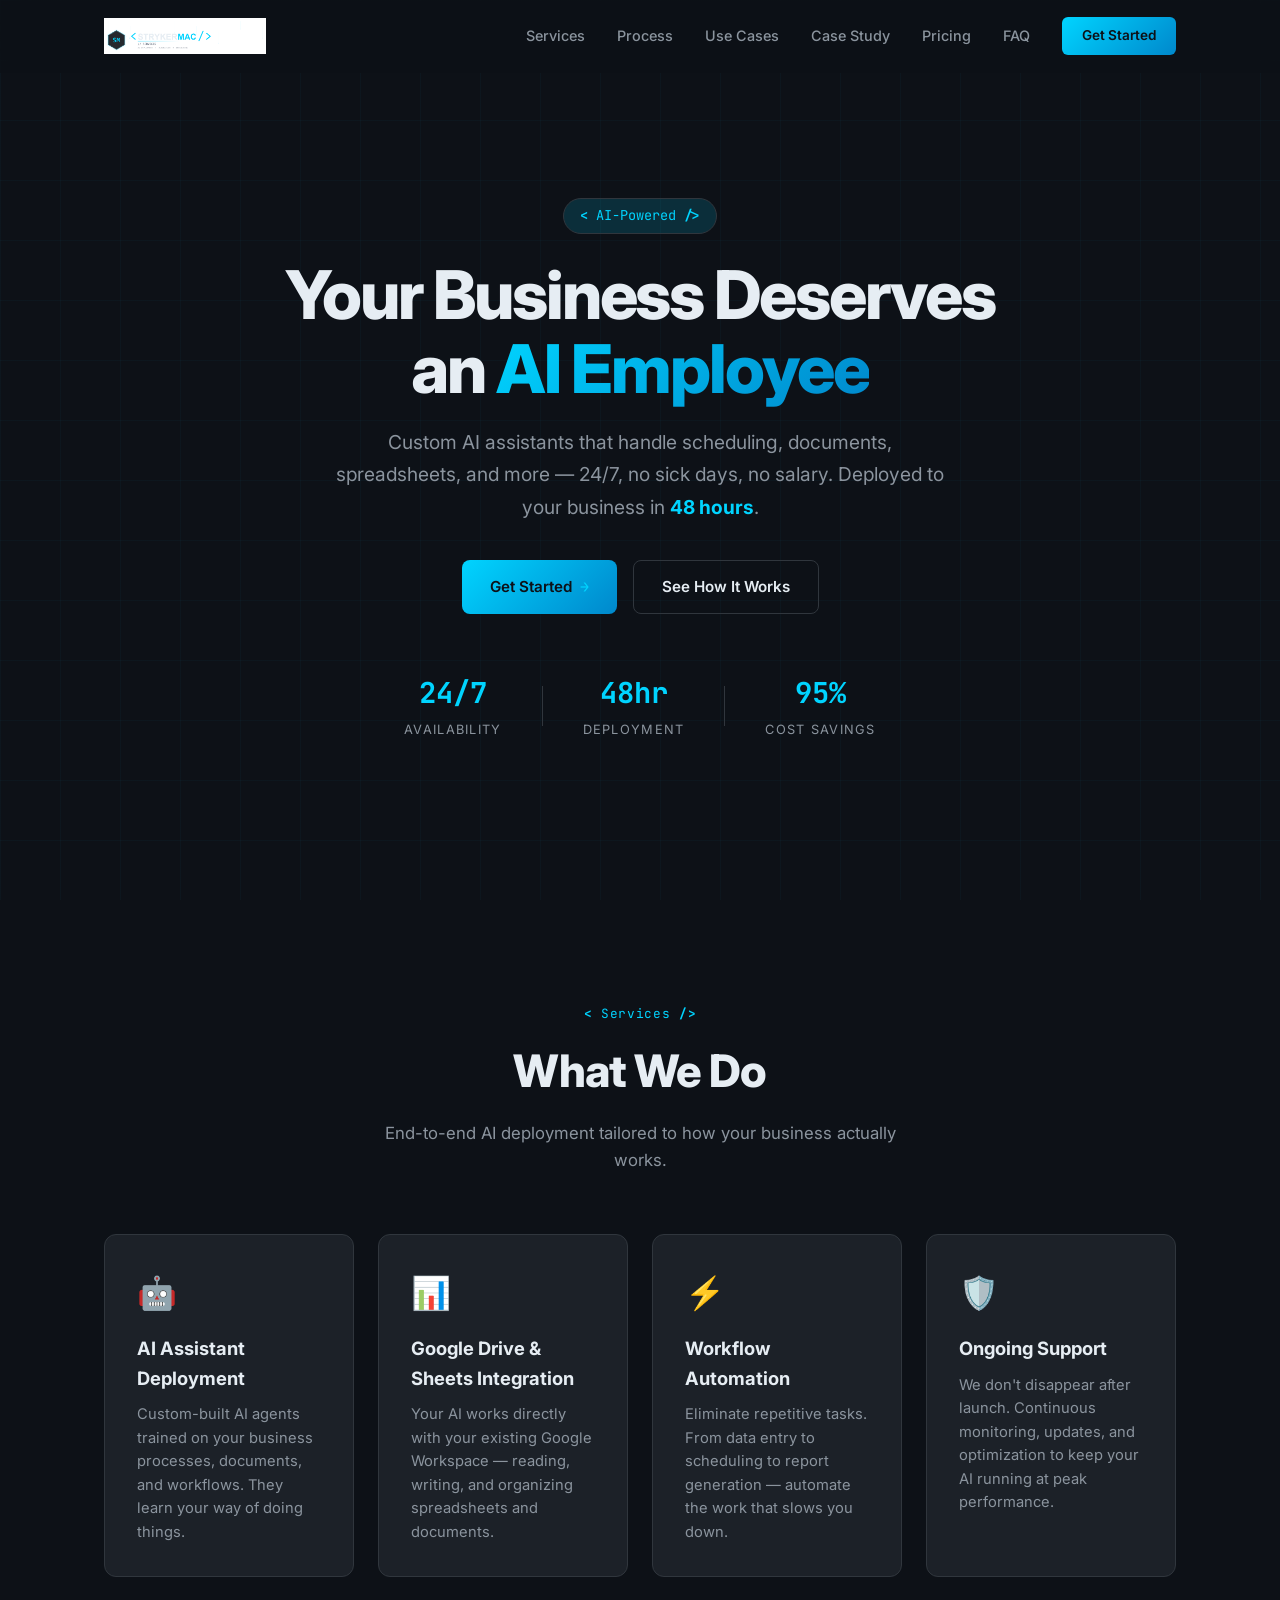
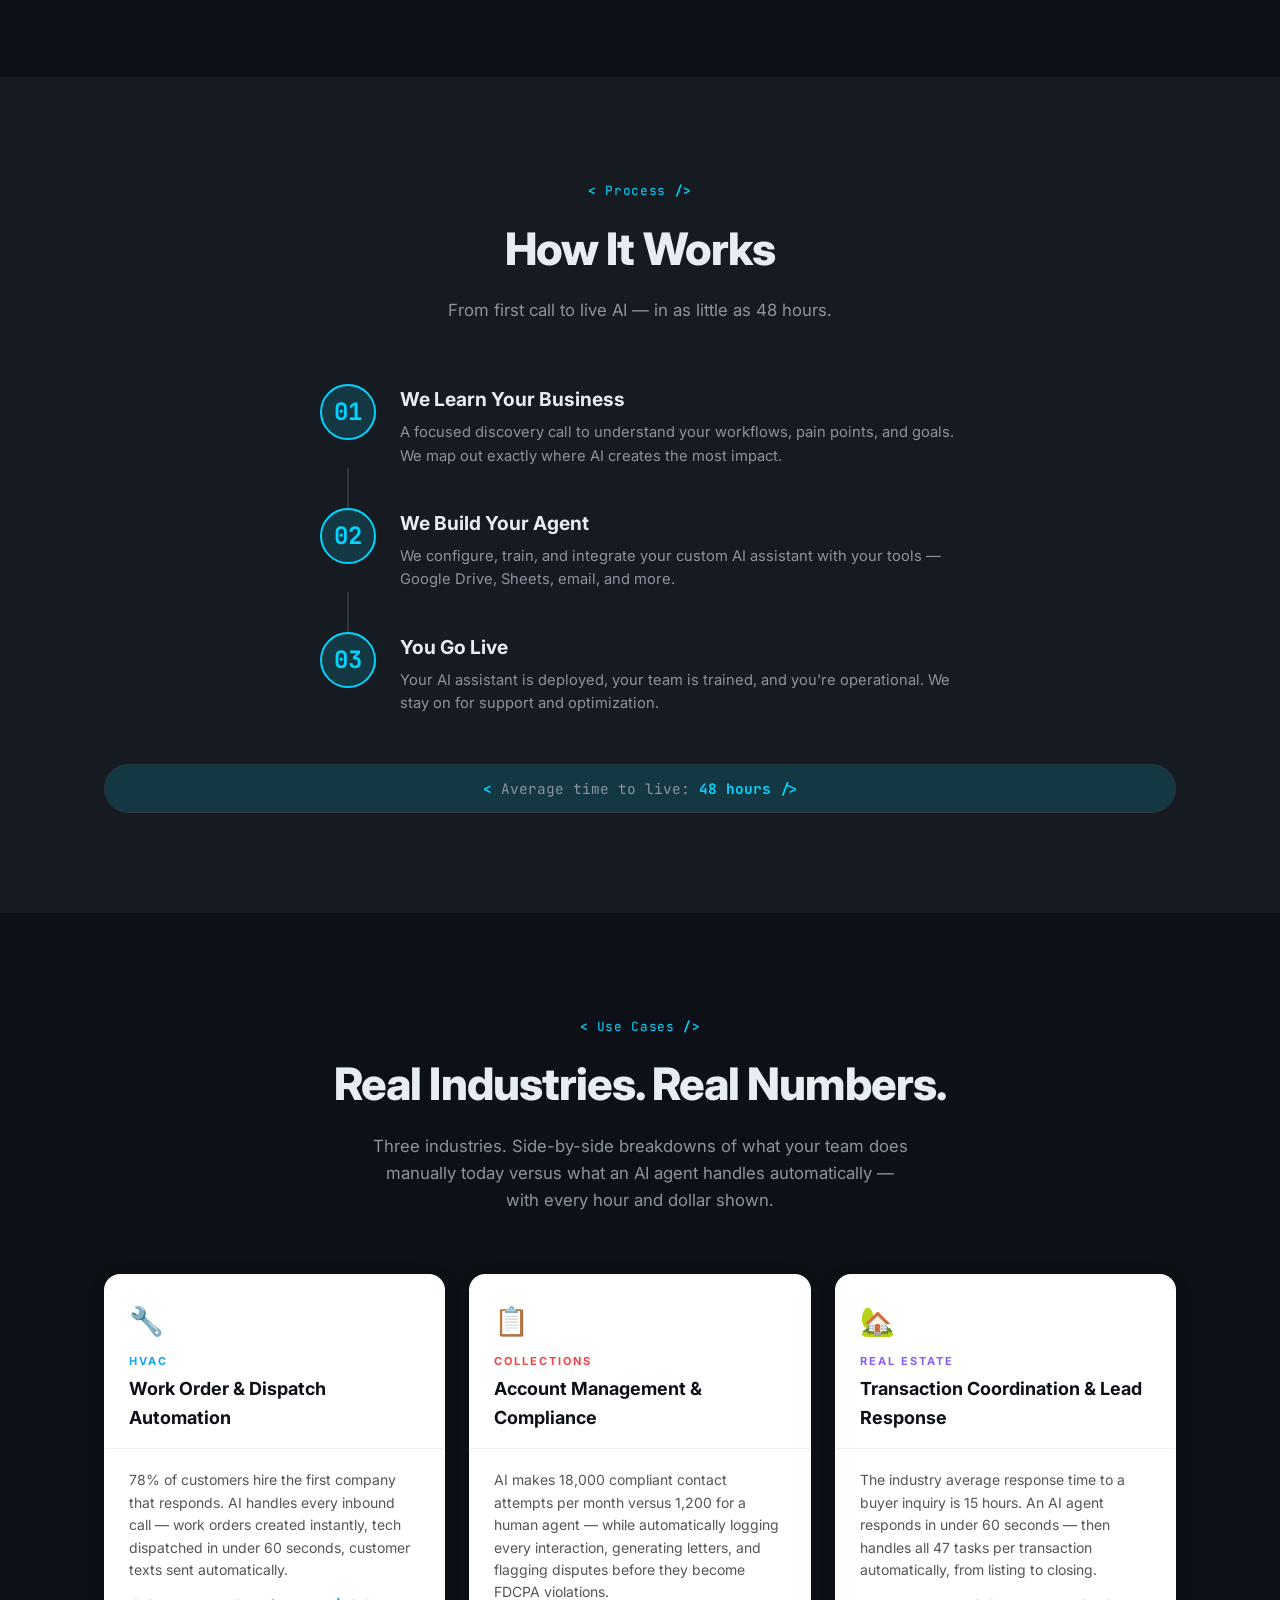
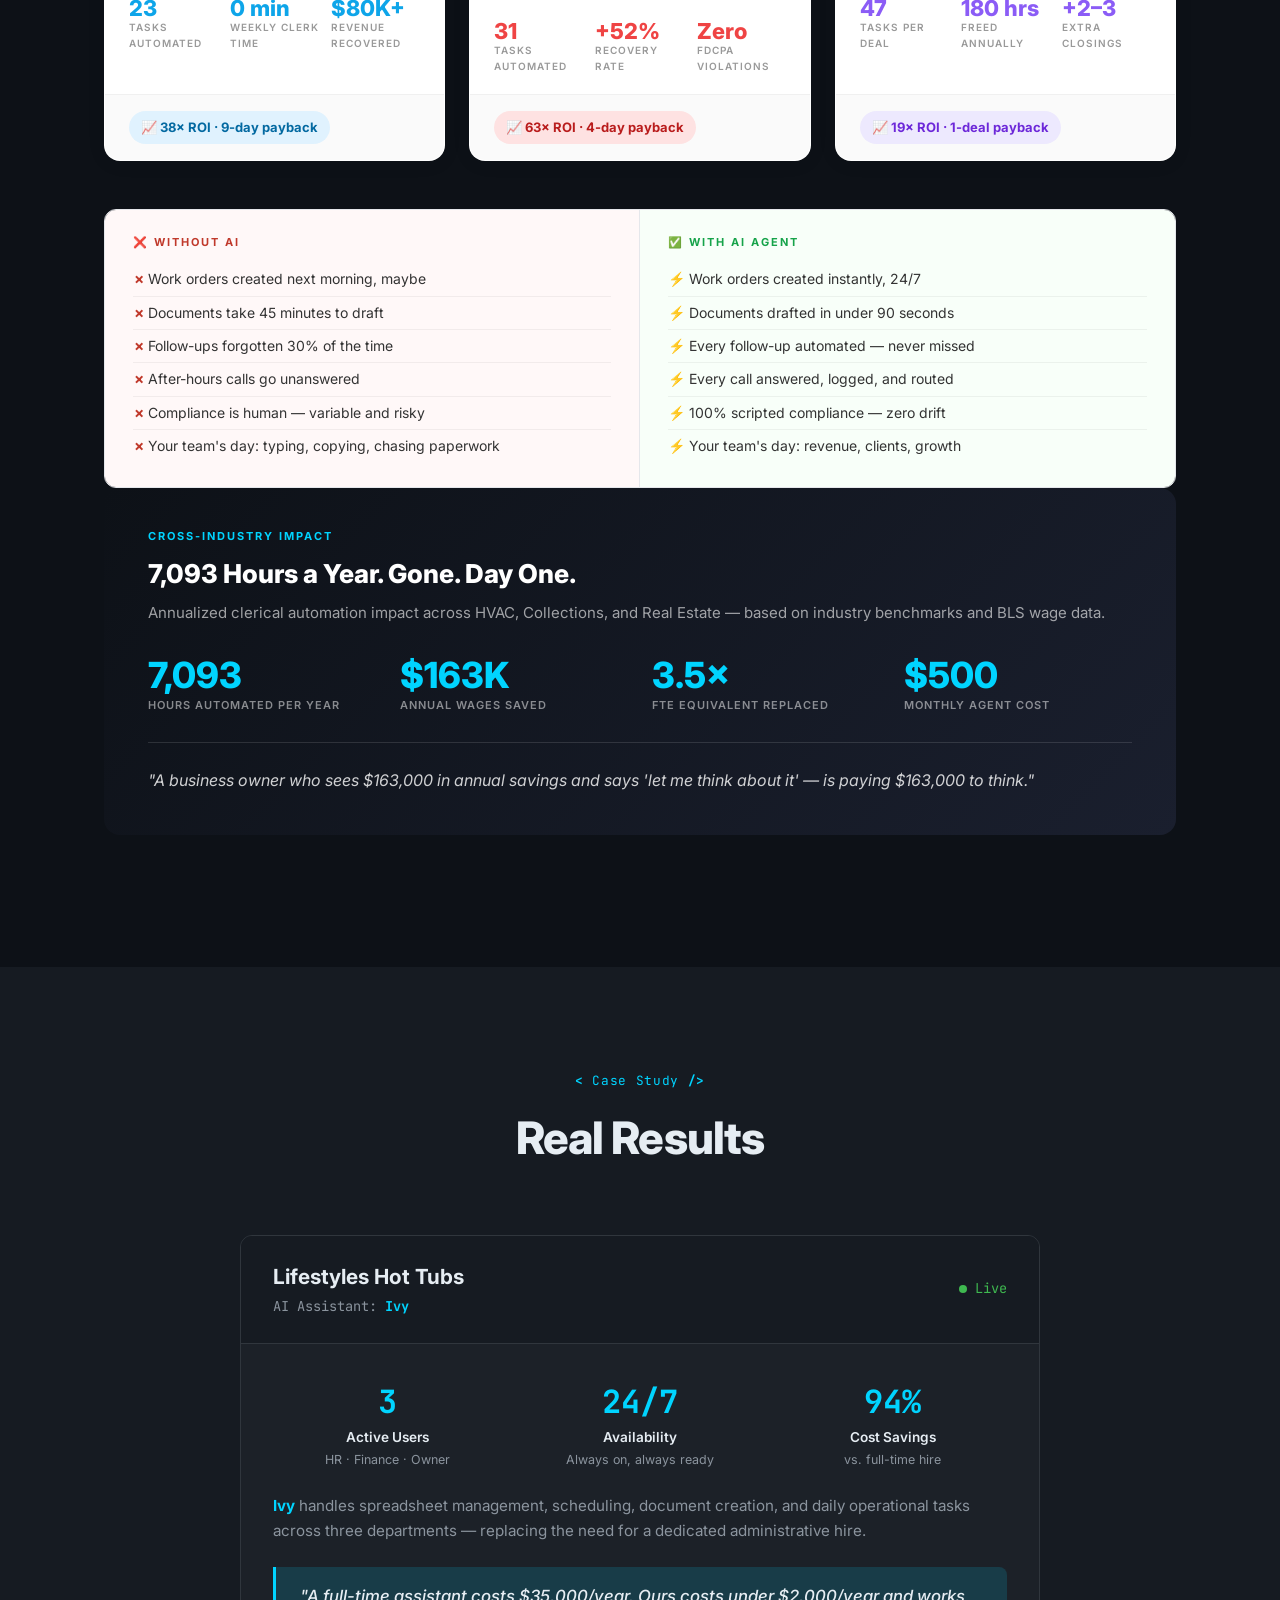
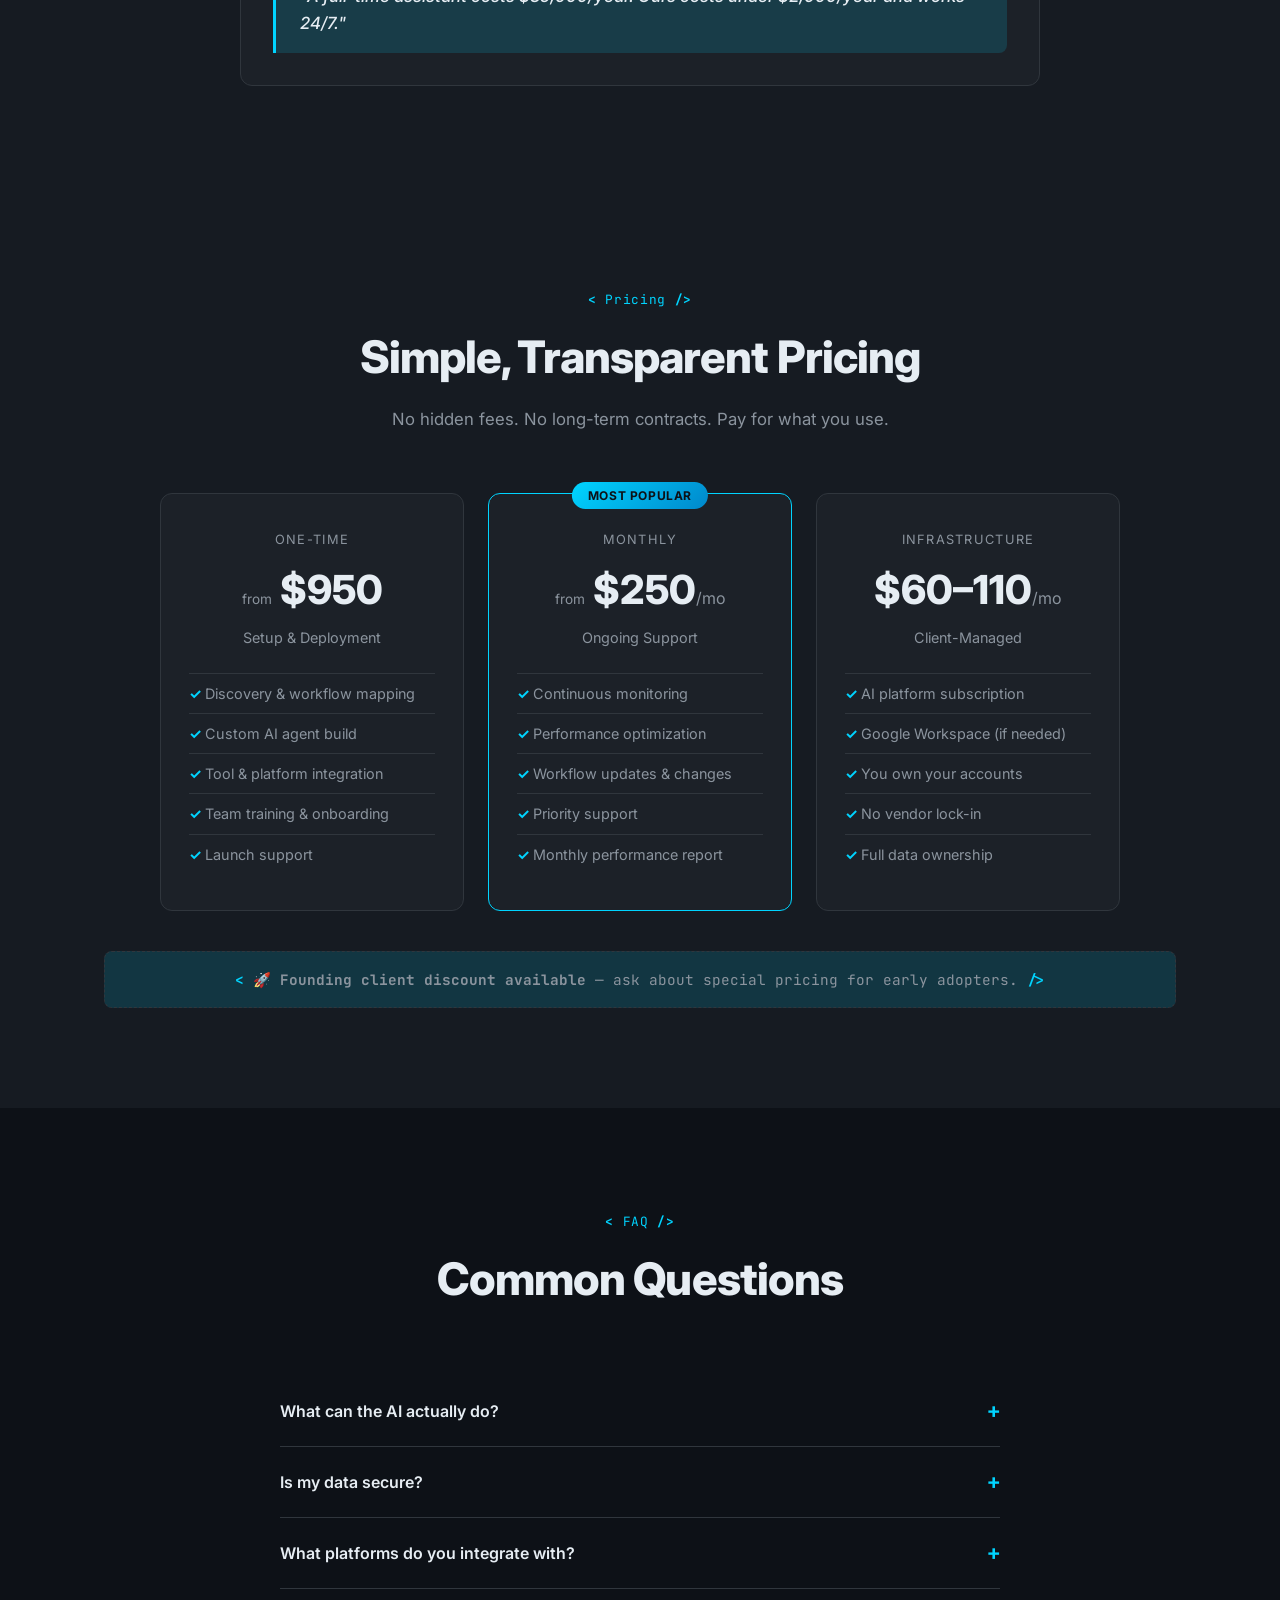
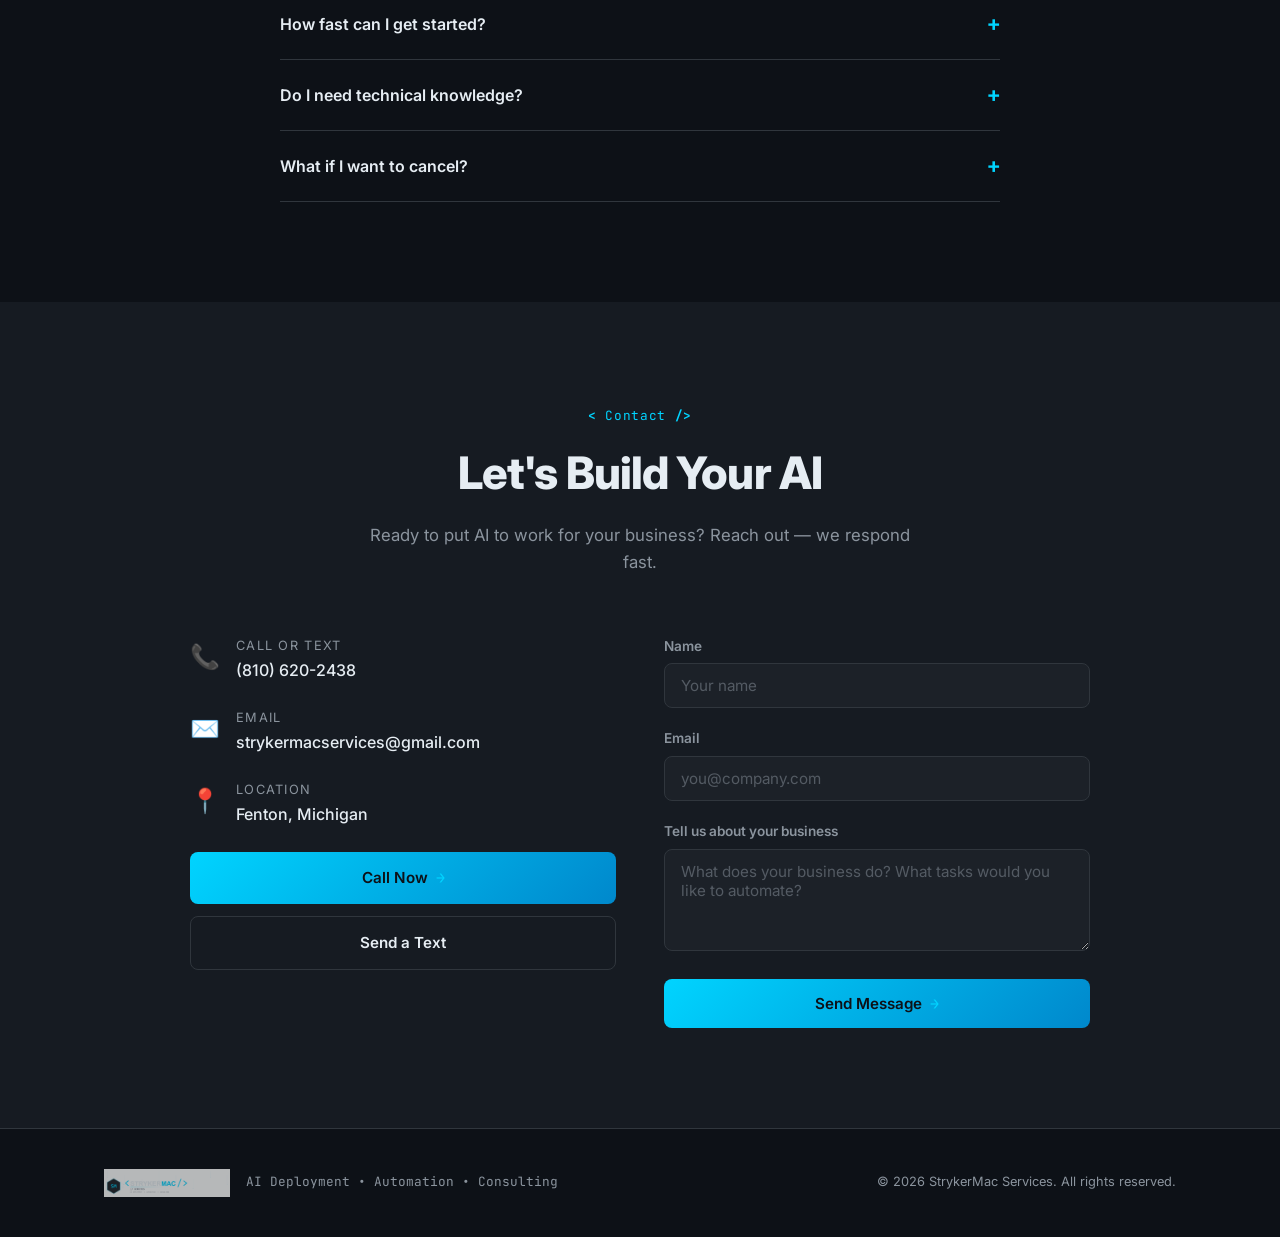
==== commit 24aca2e0: "Add Use Cases section with HVAC/Collections/Real Estate ROI data and master summary" ====
--- a/index.html
+++ b/index.html
@@ -18,6 +18,169 @@
     <link rel="preconnect" href="https://fonts.gstatic.com" crossorigin>
     <link href="https://fonts.googleapis.com/css2?family=Inter:wght@300;400;500;600;700;800&family=JetBrains+Mono:wght@400;500;700&display=swap" rel="stylesheet">
     <link rel="stylesheet" href="style.css">
+    <style>
+        /* USE CASES SECTION */
+        .uc-industry-grid {
+            display: grid;
+            grid-template-columns: repeat(3, 1fr);
+            gap: 24px;
+            margin-bottom: 48px;
+        }
+        @media (max-width: 900px) { .uc-industry-grid { grid-template-columns: 1fr; } }
+
+        .uc-card {
+            background: #fff;
+            border-radius: 16px;
+            overflow: hidden;
+            border: 1.5px solid rgba(255,255,255,0.08);
+            box-shadow: 0 2px 20px rgba(0,0,0,0.06);
+            display: flex;
+            flex-direction: column;
+        }
+        .uc-card-header {
+            padding: 24px 24px 16px;
+            border-bottom: 1px solid #f0f0f0;
+        }
+        .uc-card-icon { font-size: 28px; margin-bottom: 10px; }
+        .uc-card-industry {
+            font-size: 11px;
+            font-weight: 700;
+            letter-spacing: 2px;
+            text-transform: uppercase;
+            margin-bottom: 4px;
+        }
+        .uc-card-hvac .uc-card-industry { color: #0ea5e9; }
+        .uc-card-collections .uc-card-industry { color: #ef4444; }
+        .uc-card-realestate .uc-card-industry { color: #8b5cf6; }
+        .uc-card h3 { font-size: 18px; font-weight: 700; color: #0d1117; margin: 0; }
+        .uc-card-body { padding: 20px 24px; flex: 1; }
+        .uc-card-body p { font-size: 14px; color: #555; margin-bottom: 16px; line-height: 1.6; }
+        .uc-stats-row {
+            display: flex;
+            gap: 12px;
+            flex-wrap: wrap;
+        }
+        .uc-mini-stat { flex: 1; min-width: 60px; }
+        .uc-mini-stat-num {
+            font-size: 22px;
+            font-weight: 800;
+            color: #0d1117;
+            line-height: 1;
+        }
+        .uc-card-hvac .uc-mini-stat-num { color: #0ea5e9; }
+        .uc-card-collections .uc-mini-stat-num { color: #ef4444; }
+        .uc-card-realestate .uc-mini-stat-num { color: #8b5cf6; }
+        .uc-mini-stat-label {
+            font-size: 10px;
+            text-transform: uppercase;
+            letter-spacing: 1px;
+            color: #999;
+            font-weight: 600;
+        }
+        .uc-card-footer {
+            padding: 16px 24px;
+            background: #fafafa;
+            border-top: 1px solid #f0f0f0;
+        }
+        .uc-roi-badge {
+            display: inline-flex;
+            align-items: center;
+            gap: 6px;
+            font-size: 13px;
+            font-weight: 700;
+            padding: 6px 12px;
+            border-radius: 999px;
+        }
+        .uc-card-hvac .uc-roi-badge { background: #e0f2fe; color: #0369a1; }
+        .uc-card-collections .uc-roi-badge { background: #fee2e2; color: #b91c1c; }
+        .uc-card-realestate .uc-roi-badge { background: #ede9fe; color: #6d28d9; }
+
+        /* MASTER SUMMARY STRIP */
+        .uc-master {
+            background: linear-gradient(135deg, #0d1117 0%, #1a1f2e 100%);
+            border-radius: 16px;
+            padding: 40px 44px;
+            margin-bottom: 32px;
+            color: #fff;
+        }
+        .uc-master-label {
+            font-size: 11px;
+            font-weight: 700;
+            letter-spacing: 2px;
+            text-transform: uppercase;
+            color: #00d4ff;
+            margin-bottom: 8px;
+        }
+        .uc-master h3 {
+            font-size: 26px;
+            font-weight: 800;
+            margin-bottom: 6px;
+            color: #fff;
+        }
+        .uc-master-sub {
+            font-size: 15px;
+            color: rgba(255,255,255,0.6);
+            margin-bottom: 32px;
+        }
+        .uc-master-stats {
+            display: grid;
+            grid-template-columns: repeat(4, 1fr);
+            gap: 24px;
+            margin-bottom: 28px;
+        }
+        @media (max-width: 800px) { .uc-master-stats { grid-template-columns: repeat(2, 1fr); } }
+        .uc-master-stat {}
+        .uc-master-stat-num {
+            font-size: 36px;
+            font-weight: 800;
+            color: #00d4ff;
+            line-height: 1;
+            margin-bottom: 4px;
+        }
+        .uc-master-stat-label {
+            font-size: 11px;
+            text-transform: uppercase;
+            letter-spacing: 1px;
+            color: rgba(255,255,255,0.5);
+            font-weight: 600;
+        }
+        .uc-quote {
+            border-top: 1px solid rgba(255,255,255,0.12);
+            padding-top: 24px;
+            font-size: 16px;
+            font-style: italic;
+            color: rgba(255,255,255,0.8);
+            line-height: 1.7;
+        }
+
+        /* BEFORE/AFTER STRIP */
+        .uc-ba-strip {
+            display: grid;
+            grid-template-columns: 1fr 1fr;
+            gap: 0;
+            border-radius: 12px;
+            overflow: hidden;
+            border: 1.5px solid #e5e7eb;
+        }
+        @media (max-width: 640px) { .uc-ba-strip { grid-template-columns: 1fr; } }
+        .uc-ba-before, .uc-ba-after { padding: 24px 28px; }
+        .uc-ba-before { background: #fff8f8; border-right: 1.5px solid #e5e7eb; }
+        .uc-ba-after { background: #f8fff9; }
+        .uc-ba-label {
+            font-size: 11px;
+            font-weight: 700;
+            letter-spacing: 2px;
+            text-transform: uppercase;
+            margin-bottom: 12px;
+        }
+        .uc-ba-before .uc-ba-label { color: #c0392b; }
+        .uc-ba-after .uc-ba-label { color: #16a34a; }
+        .uc-ba-list { list-style: none; }
+        .uc-ba-list li { font-size: 14px; color: #333; padding: 5px 0; border-bottom: 1px solid rgba(0,0,0,0.05); }
+        .uc-ba-list li:last-child { border-bottom: none; }
+        .uc-ba-before .uc-ba-list li::before { content: '✗ '; color: #c0392b; font-weight: 700; }
+        .uc-ba-after .uc-ba-list li::before { content: '⚡ '; color: #16a34a; }
+    </style>
 </head>
 <body>
     <!-- NAV -->
@@ -29,6 +192,7 @@
             <div class="nav-links" id="navLinks">
                 <a href="#services">Services</a>
                 <a href="#how-it-works">Process</a>
+                <a href="#use-cases">Use Cases</a>
                 <a href="#case-study">Case Study</a>
                 <a href="#pricing">Pricing</a>
                 <a href="#faq">FAQ</a>
@@ -133,8 +297,164 @@
         </div>
     </section>
 
+    <!-- USE CASES -->
+    <section class="section" id="use-cases">
+        <div class="container">
+            <div class="section-header fade-in">
+                <span class="section-tag"><span class="code-accent">&lt;</span> Use Cases <span class="code-accent">/&gt;</span></span>
+                <h2>Real Industries. Real Numbers.</h2>
+                <p class="section-sub">Three industries. Side-by-side breakdowns of what your team does manually today versus what an AI agent handles automatically — with every hour and dollar shown.</p>
+            </div>
+
+            <!-- INDUSTRY CARDS -->
+            <div class="uc-industry-grid">
+
+                <!-- HVAC -->
+                <div class="uc-card uc-card-hvac fade-in">
+                    <div class="uc-card-header">
+                        <div class="uc-card-icon">🔧</div>
+                        <div class="uc-card-industry">HVAC</div>
+                        <h3>Work Order & Dispatch Automation</h3>
+                    </div>
+                    <div class="uc-card-body">
+                        <p>78% of customers hire the first company that responds. AI handles every inbound call — work orders created instantly, tech dispatched in under 60 seconds, customer texts sent automatically.</p>
+                        <div class="uc-stats-row">
+                            <div class="uc-mini-stat">
+                                <div class="uc-mini-stat-num">23</div>
+                                <div class="uc-mini-stat-label">Tasks automated</div>
+                            </div>
+                            <div class="uc-mini-stat">
+                                <div class="uc-mini-stat-num">0 min</div>
+                                <div class="uc-mini-stat-label">Weekly clerk time</div>
+                            </div>
+                            <div class="uc-mini-stat">
+                                <div class="uc-mini-stat-num">$80K+</div>
+                                <div class="uc-mini-stat-label">Revenue recovered</div>
+                            </div>
+                        </div>
+                    </div>
+                    <div class="uc-card-footer">
+                        <span class="uc-roi-badge">📈 38× ROI · 9-day payback</span>
+                    </div>
+                </div>
+
+                <!-- COLLECTIONS -->
+                <div class="uc-card uc-card-collections fade-in">
+                    <div class="uc-card-header">
+                        <div class="uc-card-icon">📋</div>
+                        <div class="uc-card-industry">Collections</div>
+                        <h3>Account Management & Compliance</h3>
+                    </div>
+                    <div class="uc-card-body">
+                        <p>AI makes 18,000 compliant contact attempts per month versus 1,200 for a human agent — while automatically logging every interaction, generating letters, and flagging disputes before they become FDCPA violations.</p>
+                        <div class="uc-stats-row">
+                            <div class="uc-mini-stat">
+                                <div class="uc-mini-stat-num">31</div>
+                                <div class="uc-mini-stat-label">Tasks automated</div>
+                            </div>
+                            <div class="uc-mini-stat">
+                                <div class="uc-mini-stat-num">+52%</div>
+                                <div class="uc-mini-stat-label">Recovery rate</div>
+                            </div>
+                            <div class="uc-mini-stat">
+                                <div class="uc-mini-stat-num">Zero</div>
+                                <div class="uc-mini-stat-label">FDCPA violations</div>
+                            </div>
+                        </div>
+                    </div>
+                    <div class="uc-card-footer">
+                        <span class="uc-roi-badge">📈 63× ROI · 4-day payback</span>
+                    </div>
+                </div>
+
+                <!-- REAL ESTATE -->
+                <div class="uc-card uc-card-realestate fade-in">
+                    <div class="uc-card-header">
+                        <div class="uc-card-icon">🏡</div>
+                        <div class="uc-card-industry">Real Estate</div>
+                        <h3>Transaction Coordination & Lead Response</h3>
+                    </div>
+                    <div class="uc-card-body">
+                        <p>The industry average response time to a buyer inquiry is 15 hours. An AI agent responds in under 60 seconds — then handles all 47 tasks per transaction automatically, from listing to closing.</p>
+                        <div class="uc-stats-row">
+                            <div class="uc-mini-stat">
+                                <div class="uc-mini-stat-num">47</div>
+                                <div class="uc-mini-stat-label">Tasks per deal</div>
+                            </div>
+                            <div class="uc-mini-stat">
+                                <div class="uc-mini-stat-num">180 hrs</div>
+                                <div class="uc-mini-stat-label">Freed annually</div>
+                            </div>
+                            <div class="uc-mini-stat">
+                                <div class="uc-mini-stat-num">+2–3</div>
+                                <div class="uc-mini-stat-label">Extra closings</div>
+                            </div>
+                        </div>
+                    </div>
+                    <div class="uc-card-footer">
+                        <span class="uc-roi-badge">📈 19× ROI · 1-deal payback</span>
+                    </div>
+                </div>
+
+            </div>
+
+            <!-- BEFORE / AFTER -->
+            <div class="uc-ba-strip fade-in">
+                <div class="uc-ba-before">
+                    <div class="uc-ba-label">❌ Without AI</div>
+                    <ul class="uc-ba-list">
+                        <li>Work orders created next morning, maybe</li>
+                        <li>Documents take 45 minutes to draft</li>
+                        <li>Follow-ups forgotten 30% of the time</li>
+                        <li>After-hours calls go unanswered</li>
+                        <li>Compliance is human — variable and risky</li>
+                        <li>Your team's day: typing, copying, chasing paperwork</li>
+                    </ul>
+                </div>
+                <div class="uc-ba-after">
+                    <div class="uc-ba-label">✅ With AI Agent</div>
+                    <ul class="uc-ba-list">
+                        <li>Work orders created instantly, 24/7</li>
+                        <li>Documents drafted in under 90 seconds</li>
+                        <li>Every follow-up automated — never missed</li>
+                        <li>Every call answered, logged, and routed</li>
+                        <li>100% scripted compliance — zero drift</li>
+                        <li>Your team's day: revenue, clients, growth</li>
+                    </ul>
+                </div>
+            </div>
+
+            <!-- MASTER SUMMARY -->
+            <div class="uc-master fade-in">
+                <div class="uc-master-label">Cross-Industry Impact</div>
+                <h3>7,093 Hours a Year. Gone. Day One.</h3>
+                <p class="uc-master-sub">Annualized clerical automation impact across HVAC, Collections, and Real Estate — based on industry benchmarks and BLS wage data.</p>
+                <div class="uc-master-stats">
+                    <div class="uc-master-stat">
+                        <div class="uc-master-stat-num">7,093</div>
+                        <div class="uc-master-stat-label">Hours automated per year</div>
+                    </div>
+                    <div class="uc-master-stat">
+                        <div class="uc-master-stat-num">$163K</div>
+                        <div class="uc-master-stat-label">Annual wages saved</div>
+                    </div>
+                    <div class="uc-master-stat">
+                        <div class="uc-master-stat-num">3.5×</div>
+                        <div class="uc-master-stat-label">FTE equivalent replaced</div>
+                    </div>
+                    <div class="uc-master-stat">
+                        <div class="uc-master-stat-num">$500</div>
+                        <div class="uc-master-stat-label">Monthly agent cost</div>
+                    </div>
+                </div>
+                <p class="uc-quote">"A business owner who sees $163,000 in annual savings and says 'let me think about it' — is paying $163,000 to think."</p>
+            </div>
+
+        </div>
+    </section>
+
     <!-- CASE STUDY -->
-    <section class="section" id="case-study">
+    <section class="section section-alt" id="case-study">
         <div class="container">
             <div class="section-header fade-in">
                 <span class="section-tag"><span class="code-accent">&lt;</span> Case Study <span class="code-accent">/&gt;</span></span>
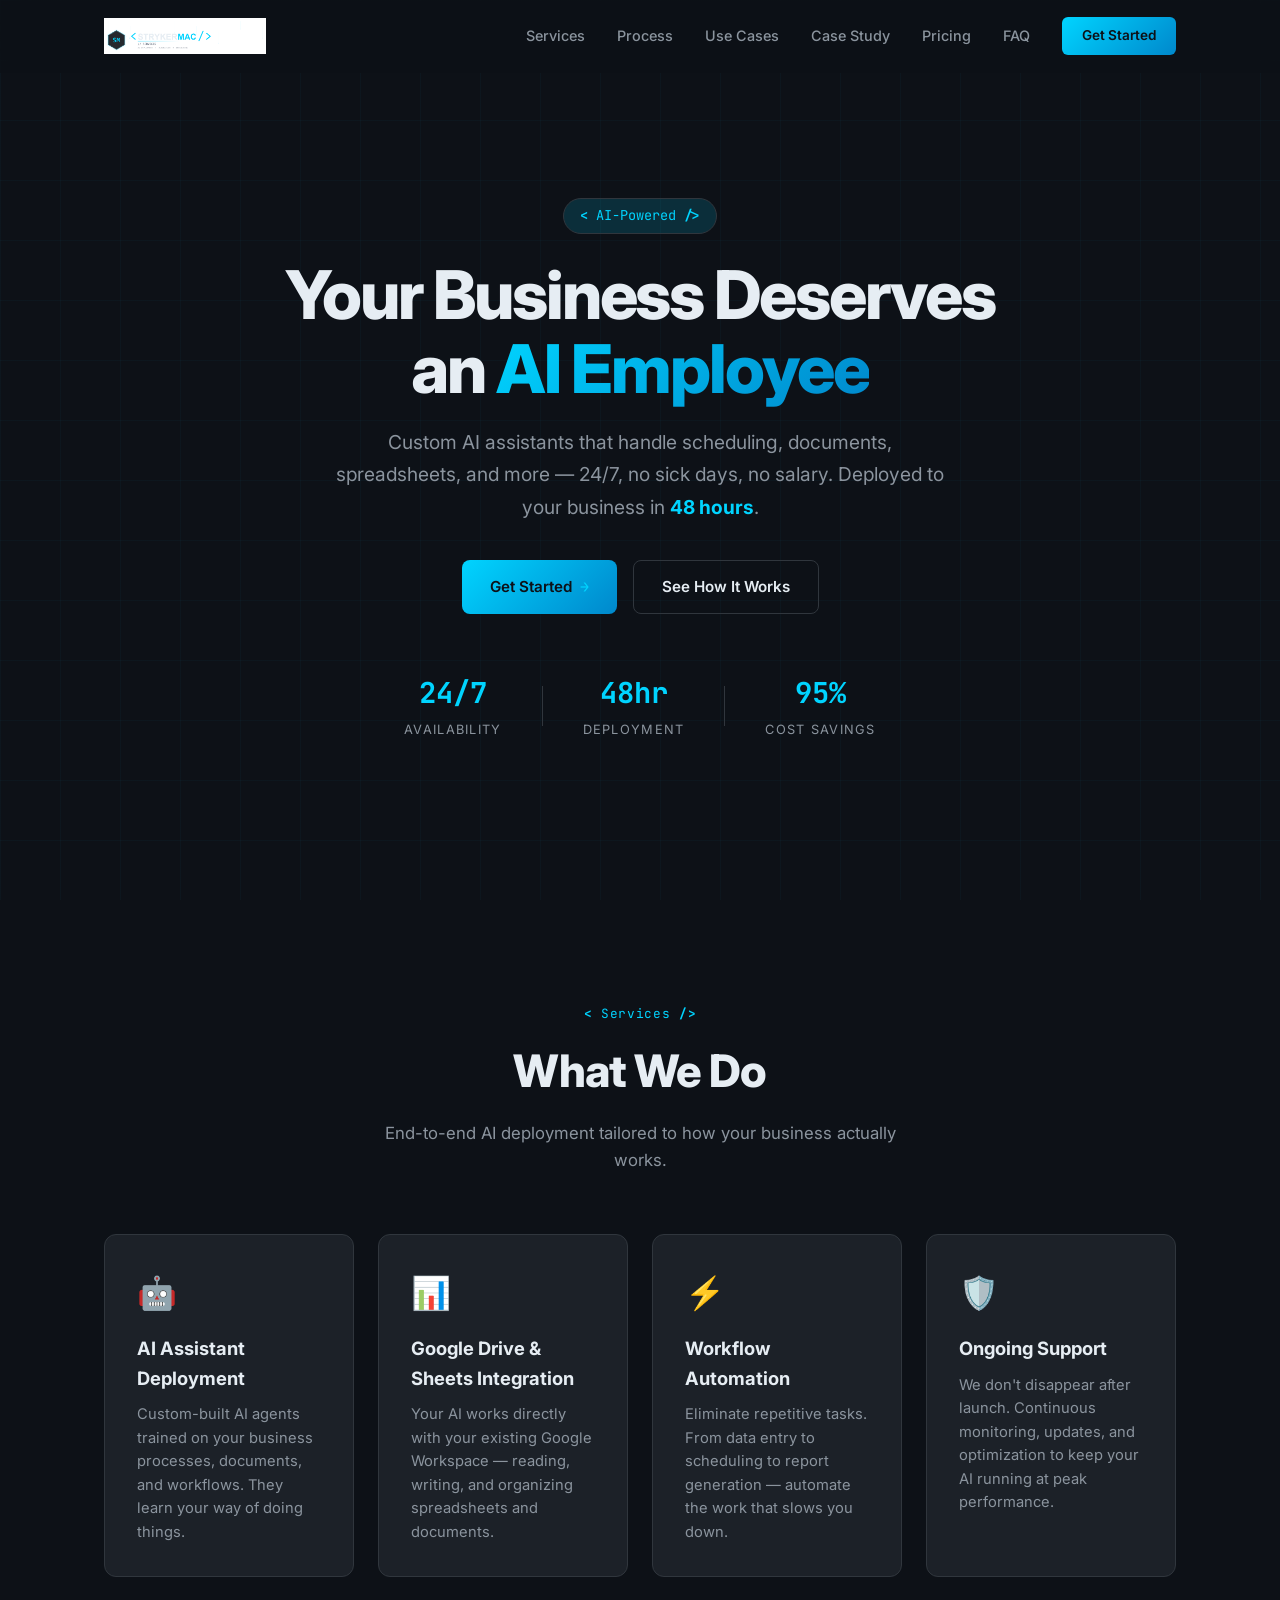
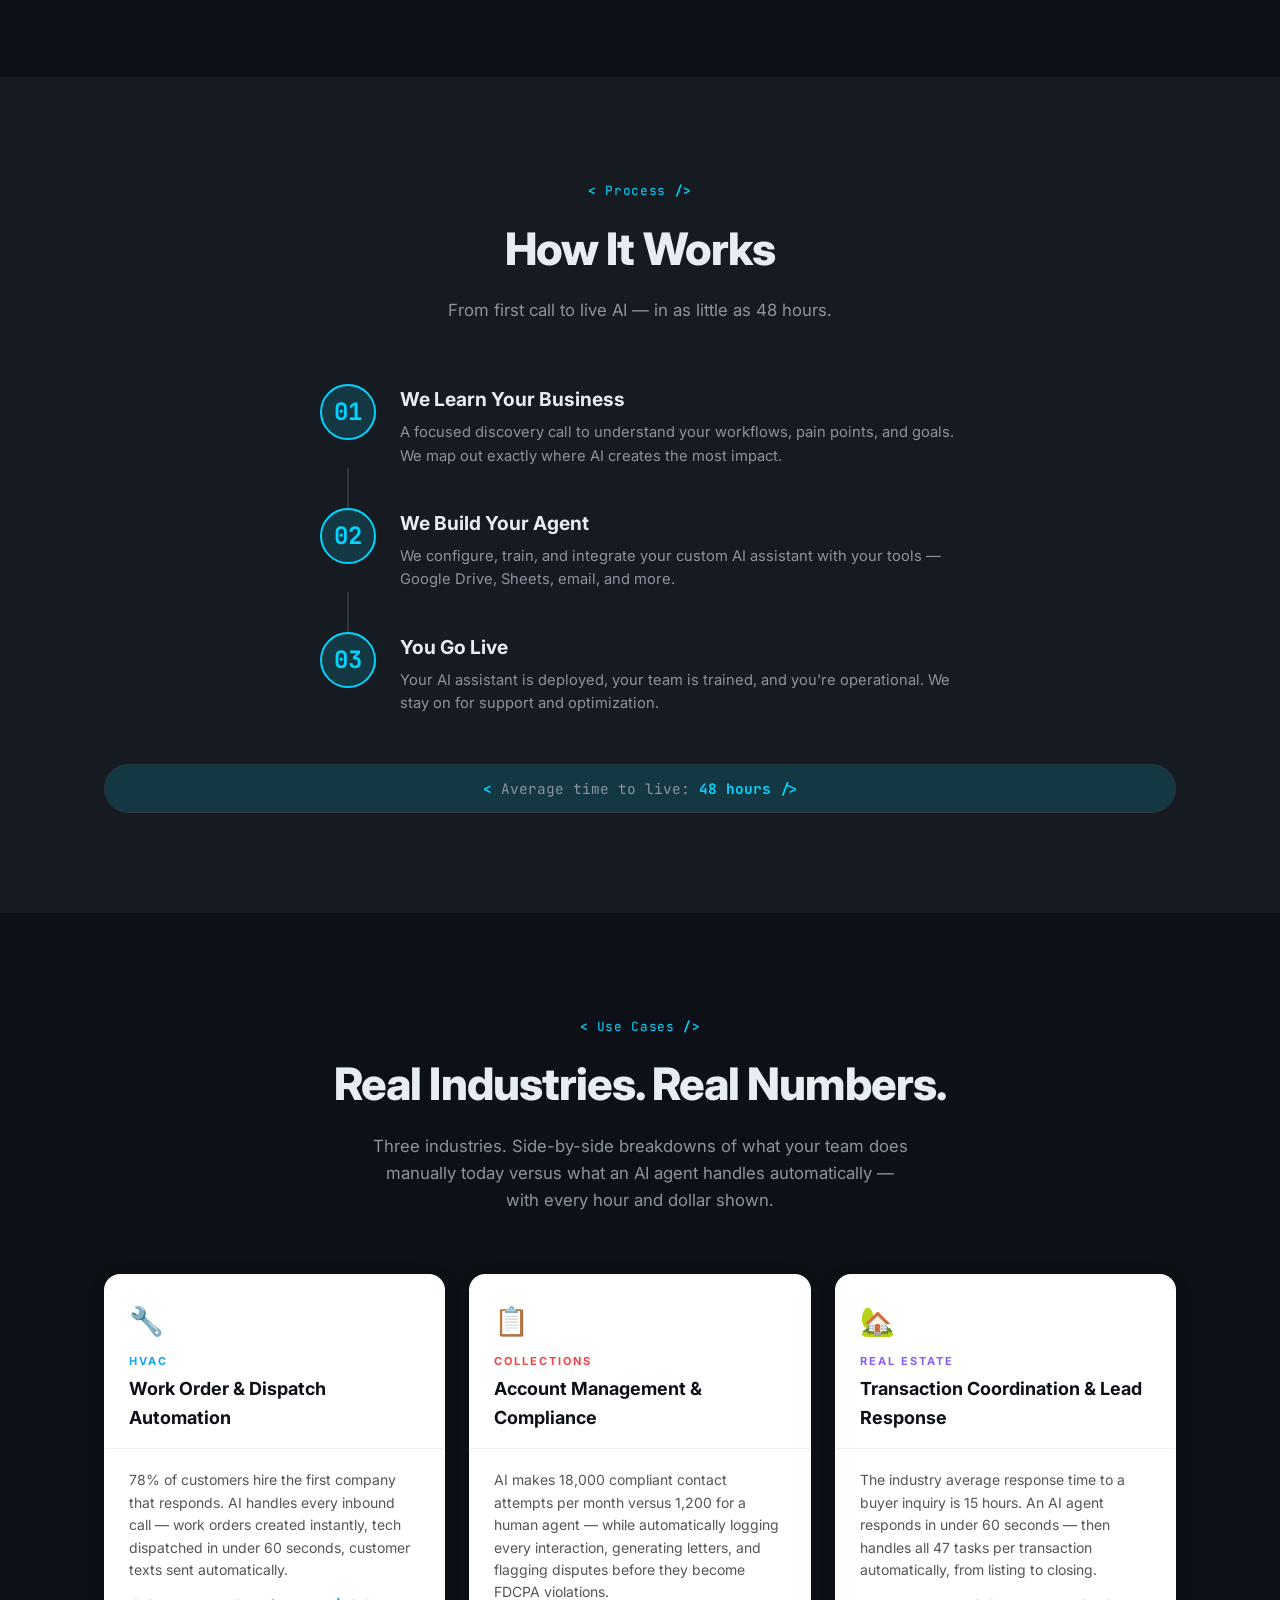
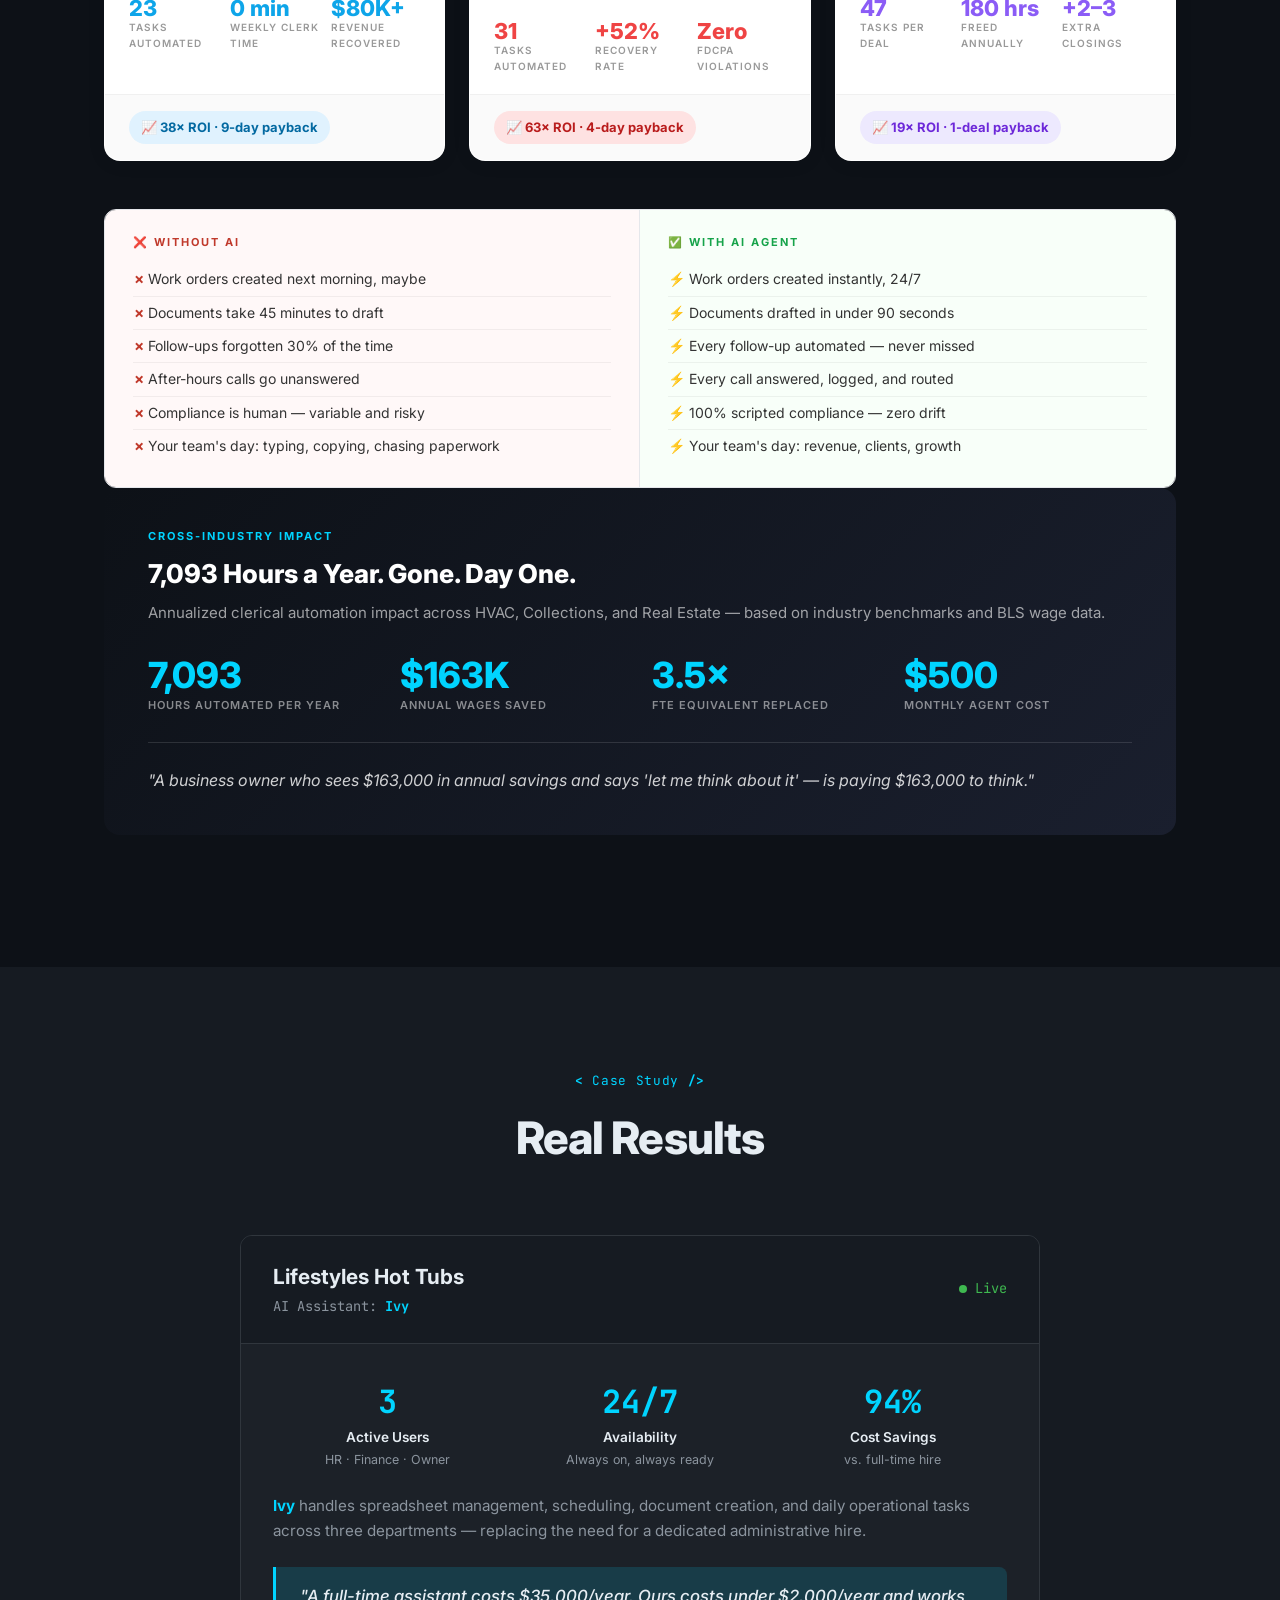
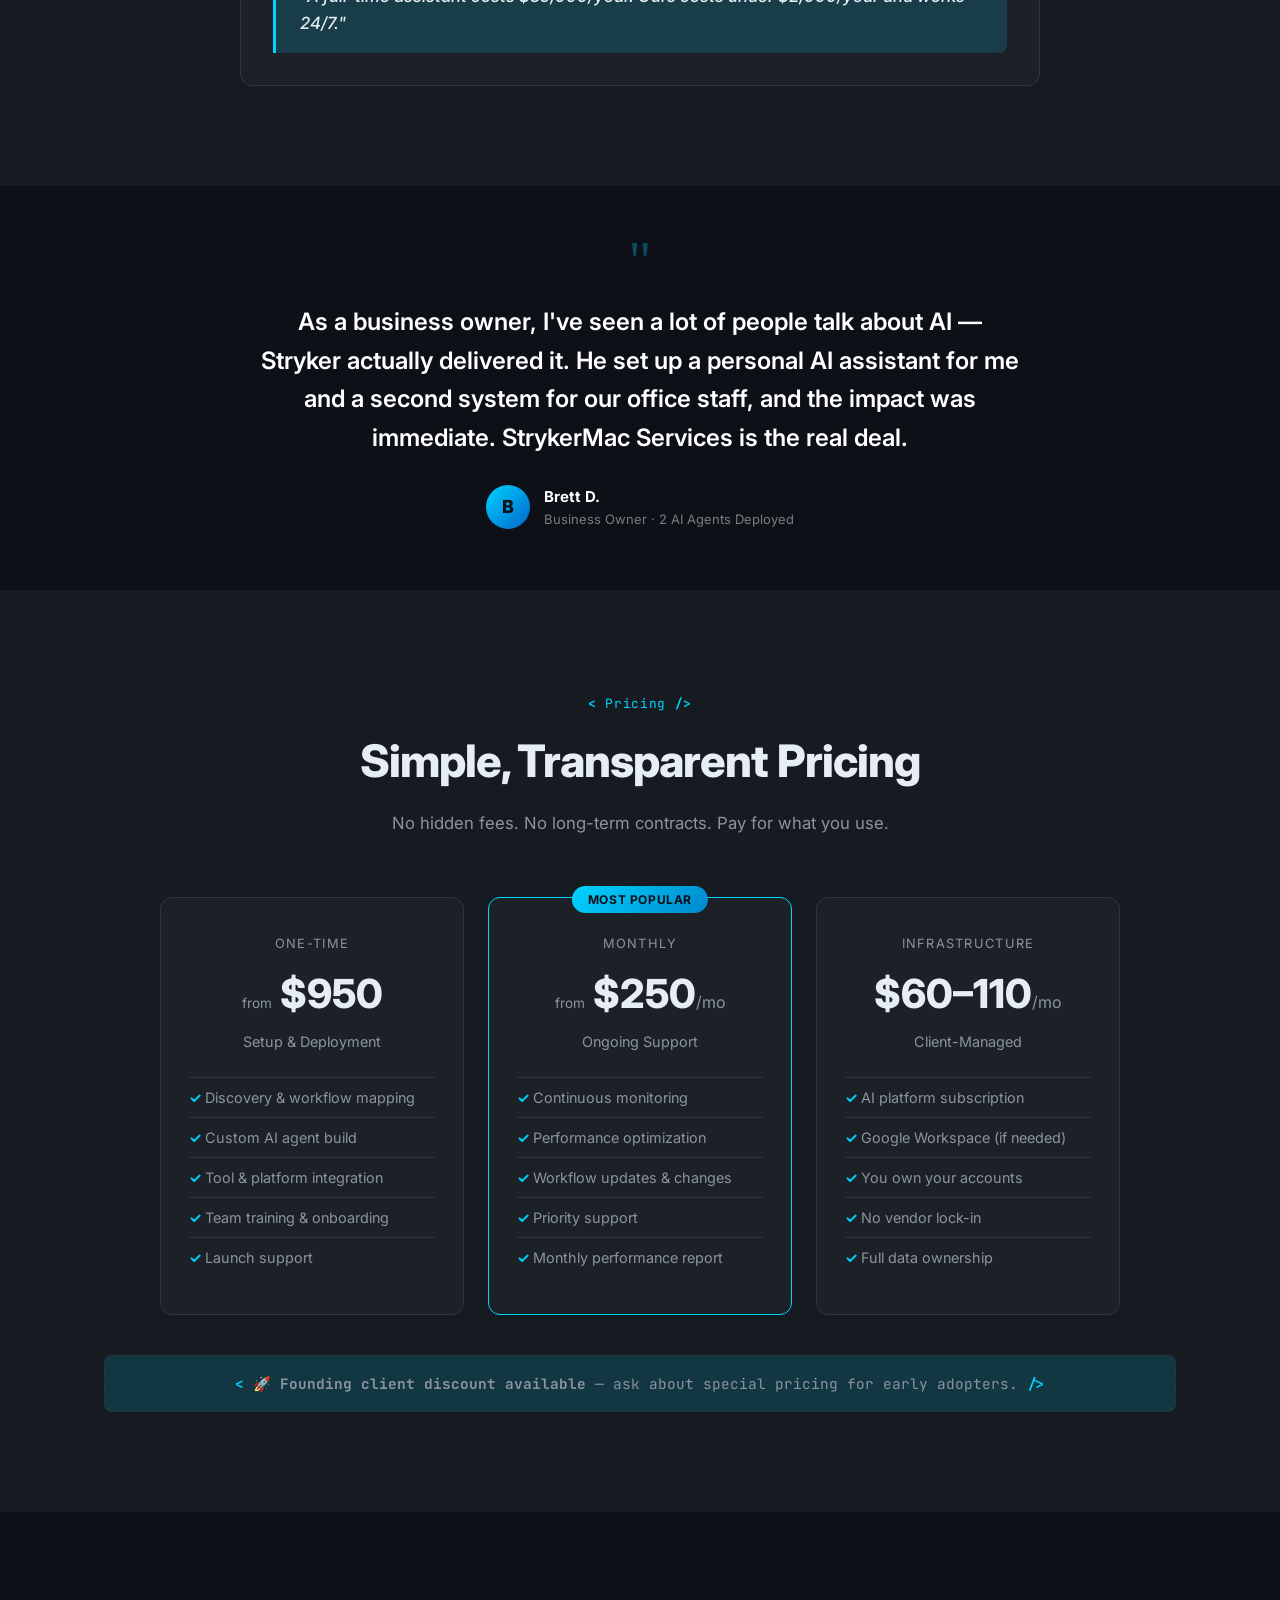
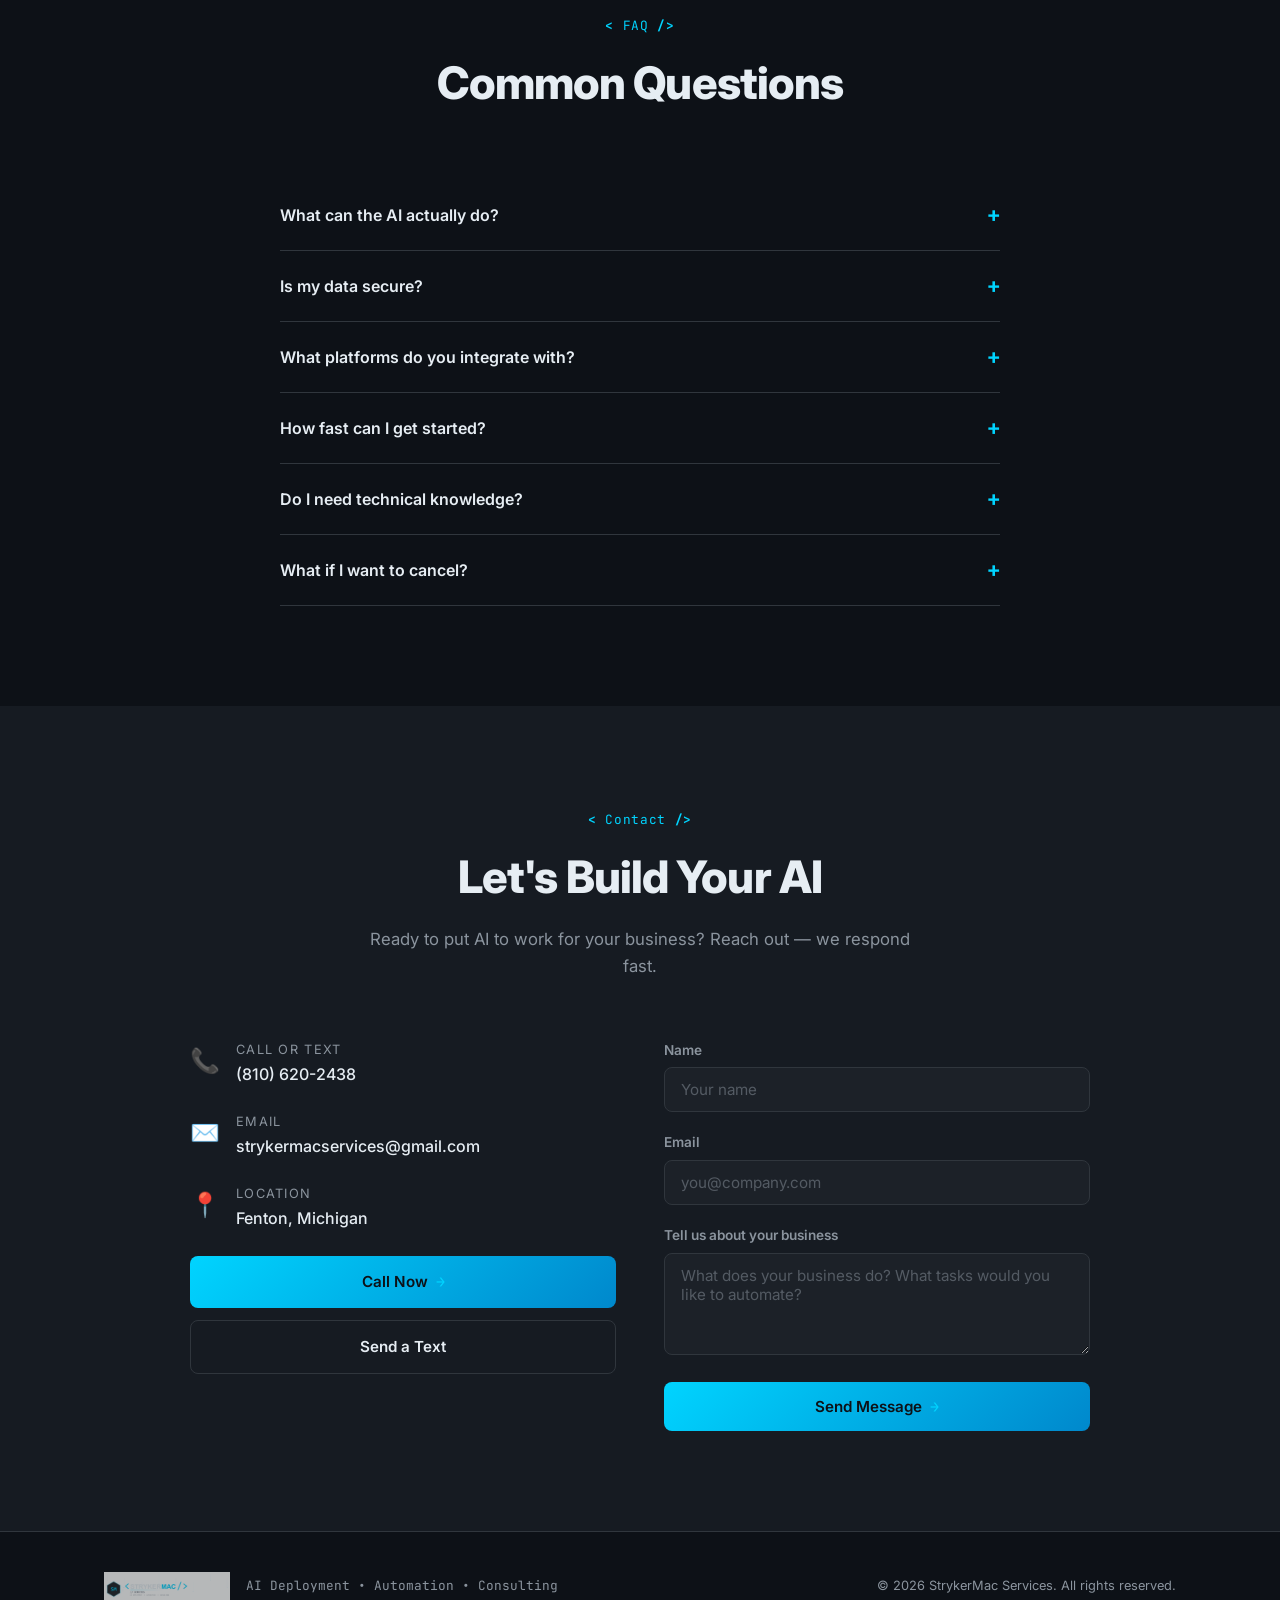
==== commit db2c80a5: "Add Brett testimonial section between case study and pricing" ====
--- a/index.html
+++ b/index.html
@@ -497,6 +497,25 @@
         </div>
     </section>
 
+    <!-- TESTIMONIAL -->
+    <section class="section" id="testimonial" style="background:#0D1117;padding:60px 0;">
+        <div class="container">
+            <div class="fade-in" style="max-width:760px;margin:0 auto;text-align:center;">
+                <div style="font-size:56px;color:#00D4FF;opacity:0.3;font-family:Georgia,serif;line-height:0.6;margin-bottom:24px;">"</div>
+                <p style="font-size:clamp(18px,2.5vw,24px);font-weight:600;color:#fff;line-height:1.6;margin-bottom:28px;">
+                    As a business owner, I've seen a lot of people talk about AI — Stryker actually delivered it. He set up a personal AI assistant for me and a second system for our office staff, and the impact was immediate. StrykerMac Services is the real deal.
+                </p>
+                <div style="display:flex;align-items:center;justify-content:center;gap:14px;">
+                    <div style="width:44px;height:44px;border-radius:50%;background:linear-gradient(135deg,#00D4FF,#0066cc);display:flex;align-items:center;justify-content:center;font-weight:800;color:#0D1117;font-size:18px;">B</div>
+                    <div style="text-align:left;">
+                        <div style="font-weight:700;color:#fff;font-size:15px;">Brett D.</div>
+                        <div style="font-size:13px;color:rgba(255,255,255,0.45);">Business Owner · 2 AI Agents Deployed</div>
+                    </div>
+                </div>
+            </div>
+        </div>
+    </section>
+
     <!-- PRICING -->
     <section class="section section-alt" id="pricing">
         <div class="container">
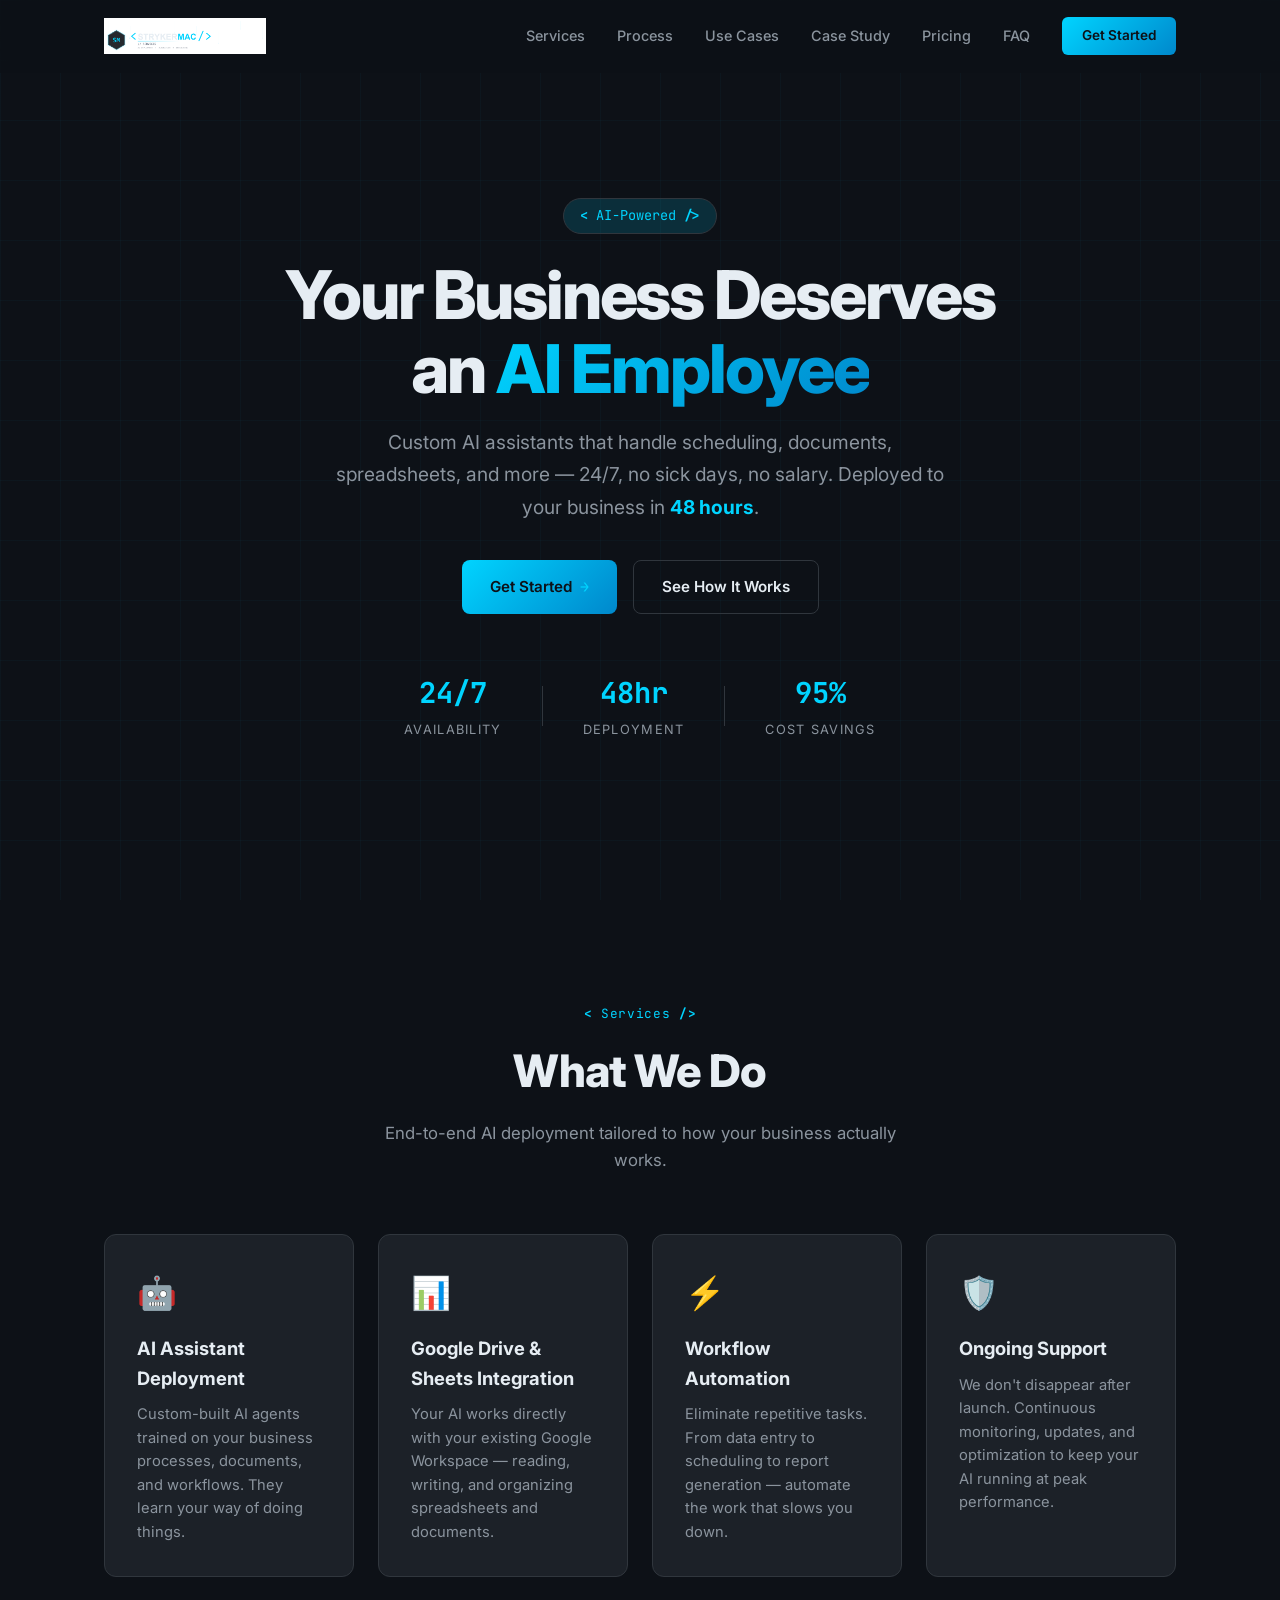
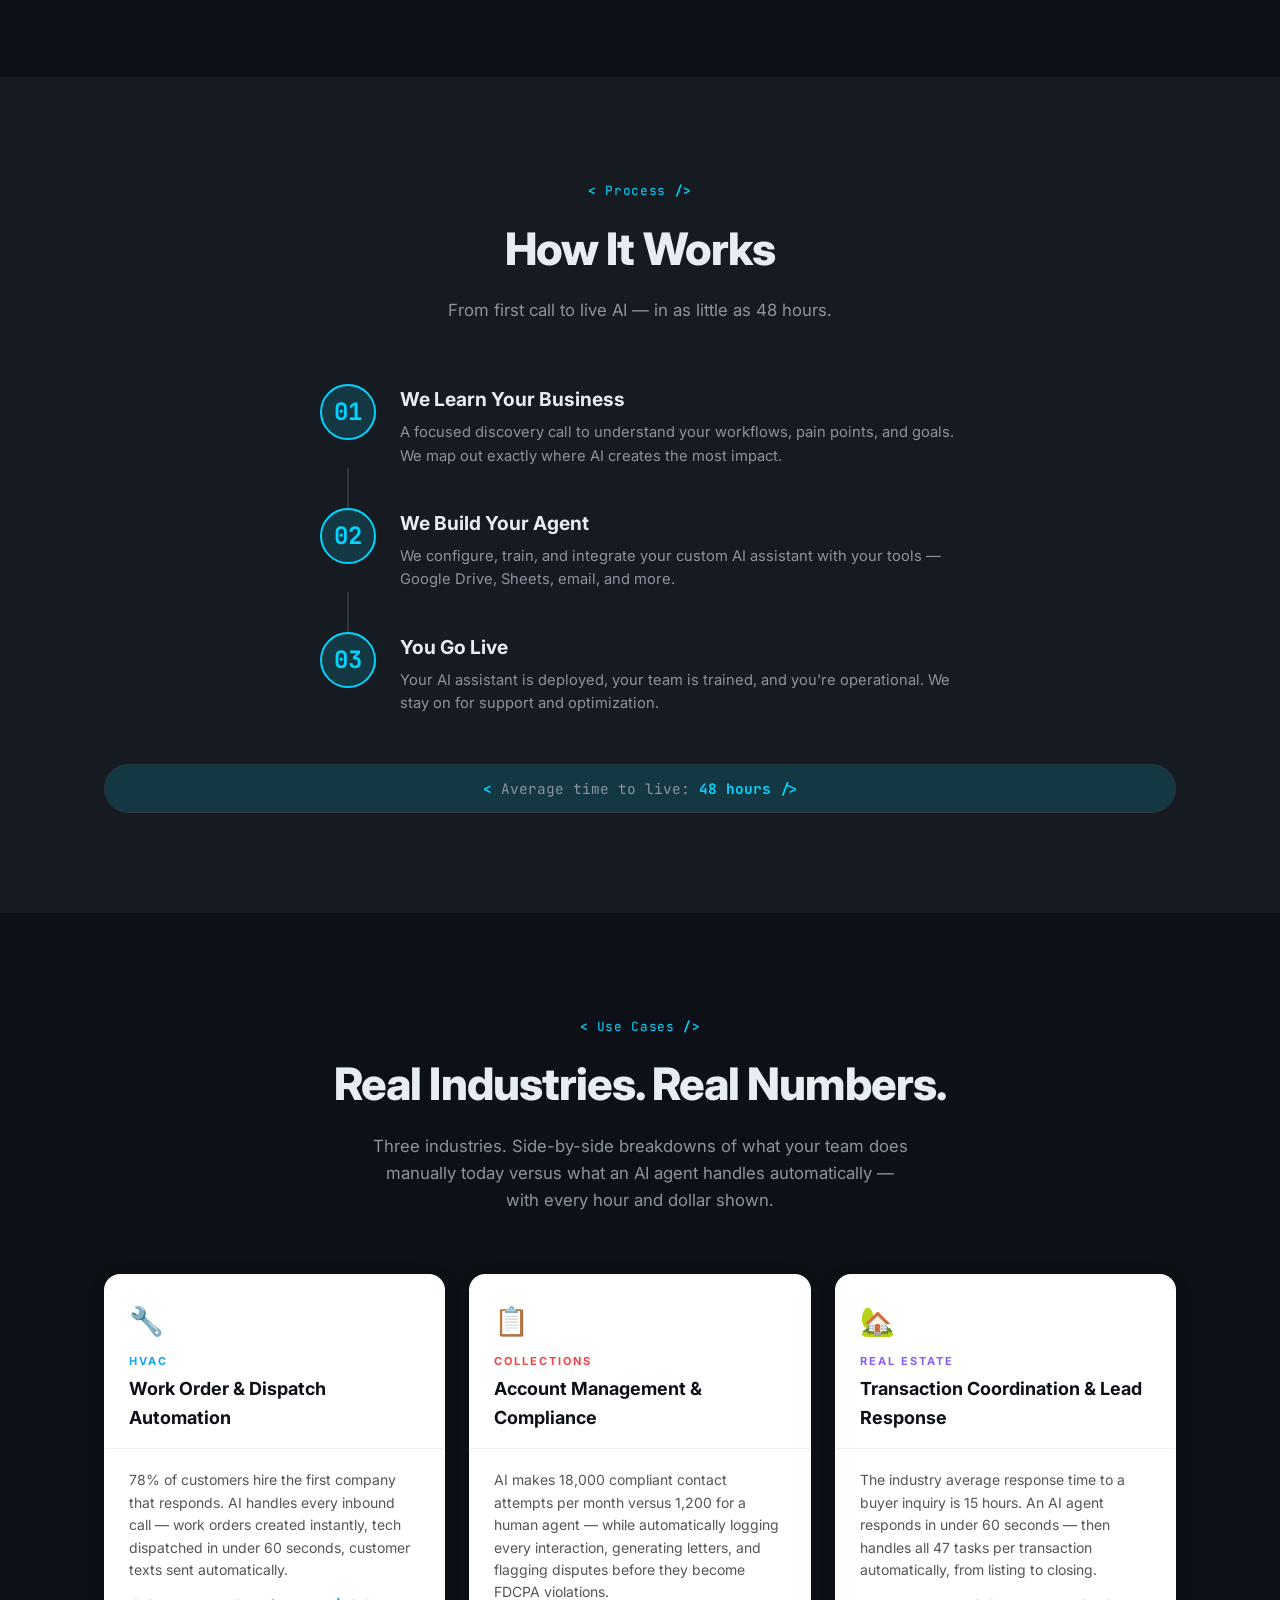
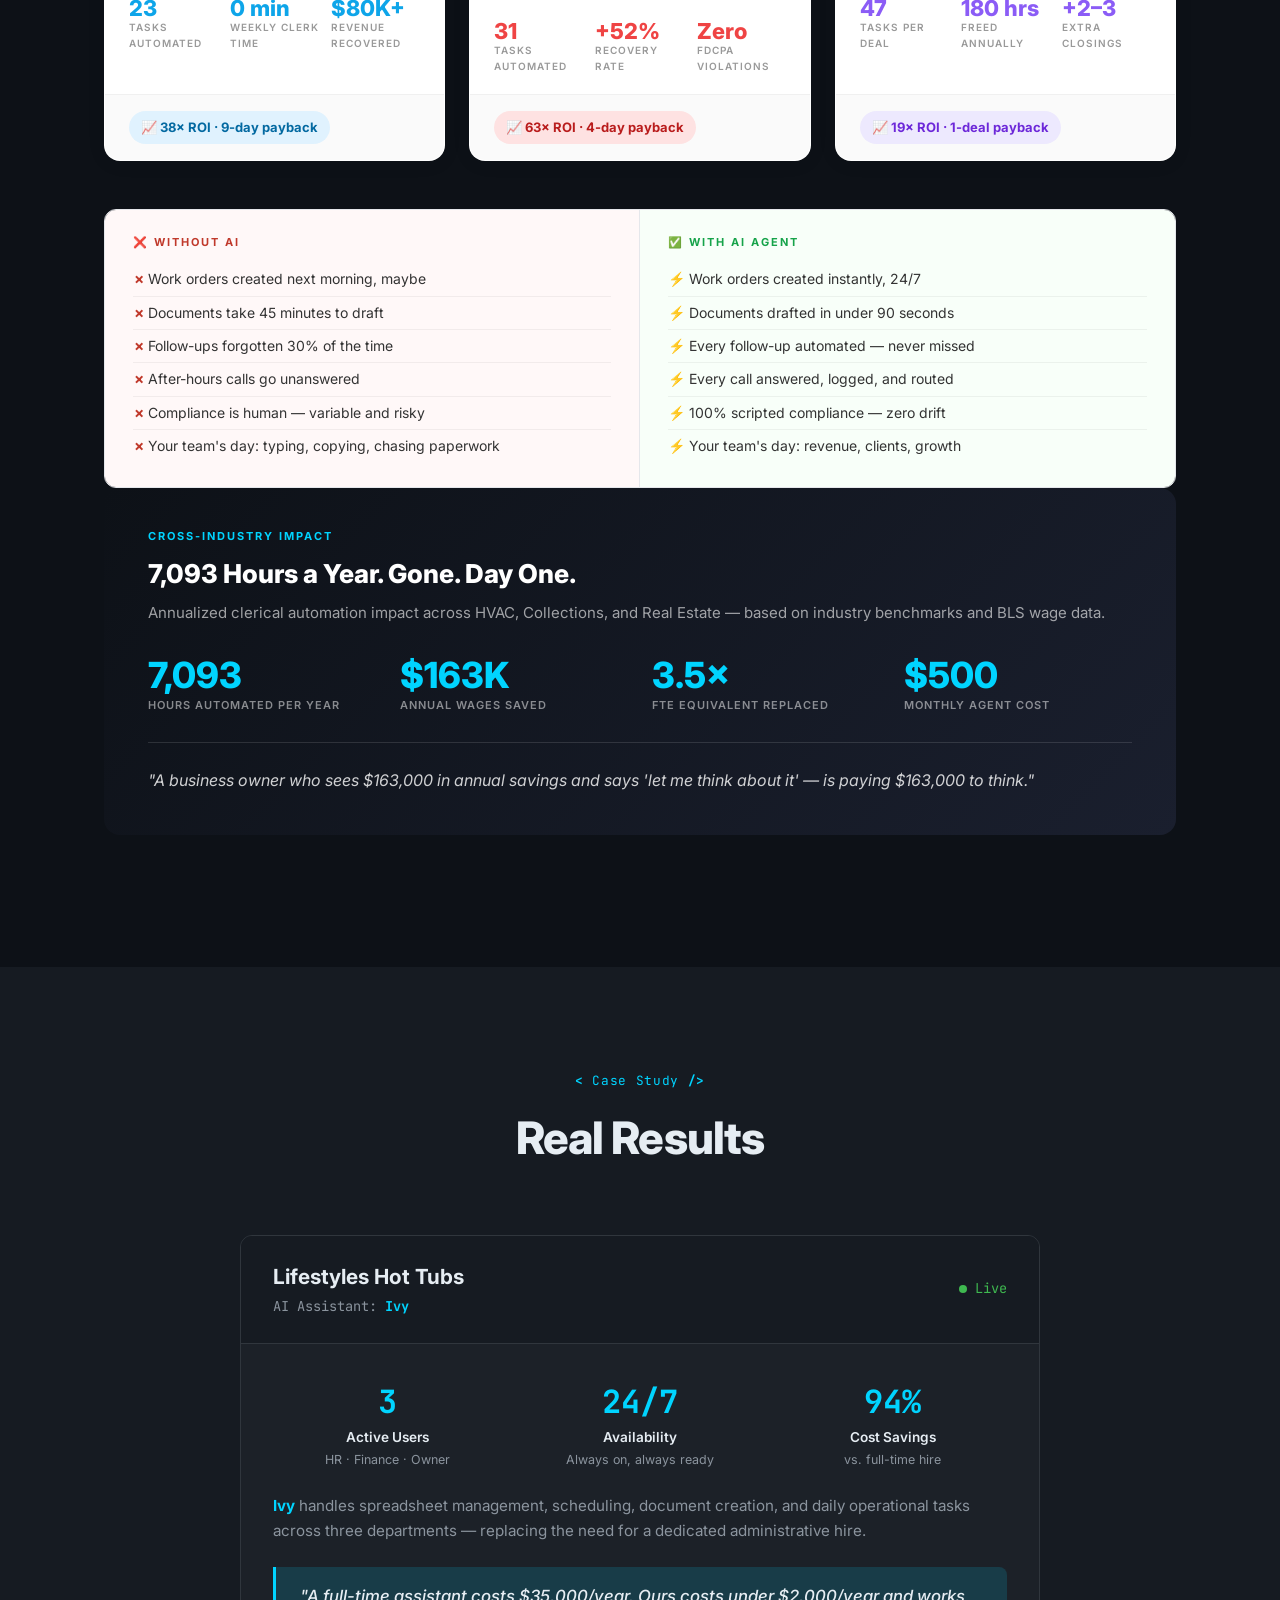
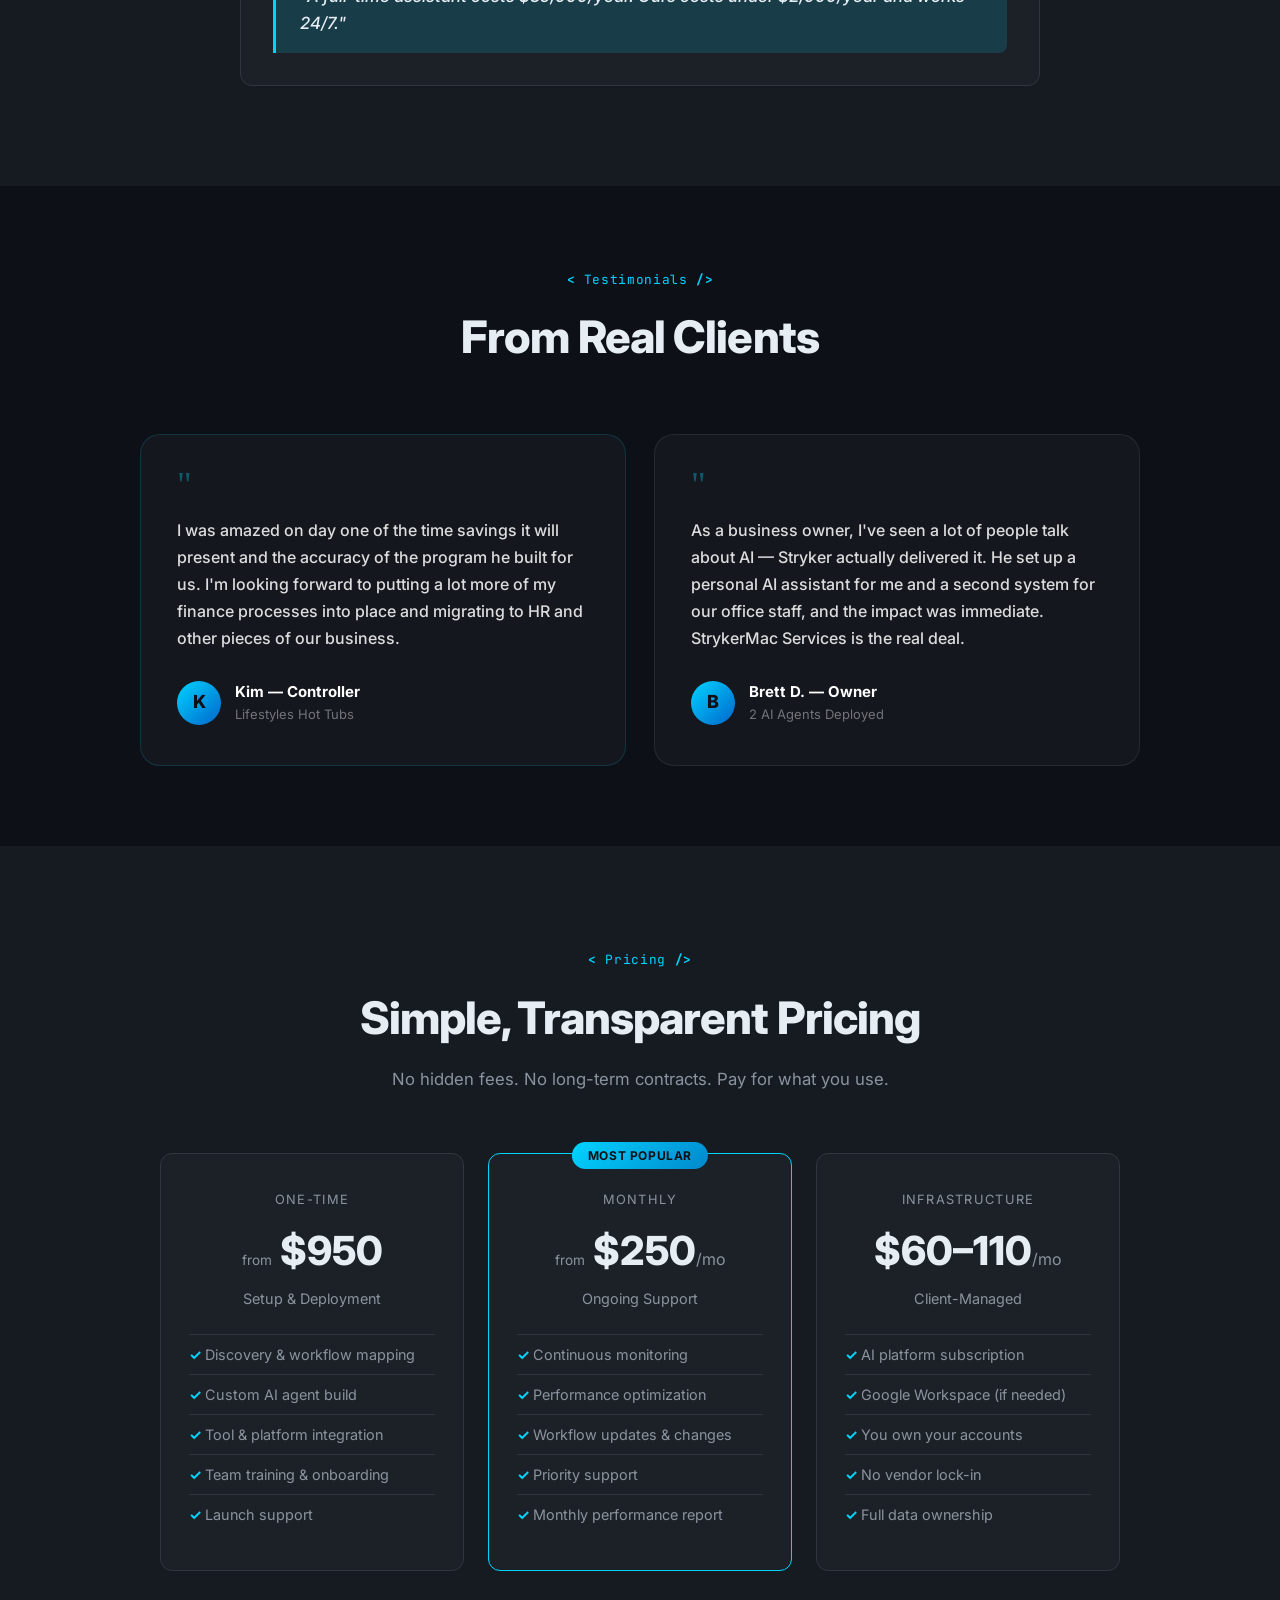
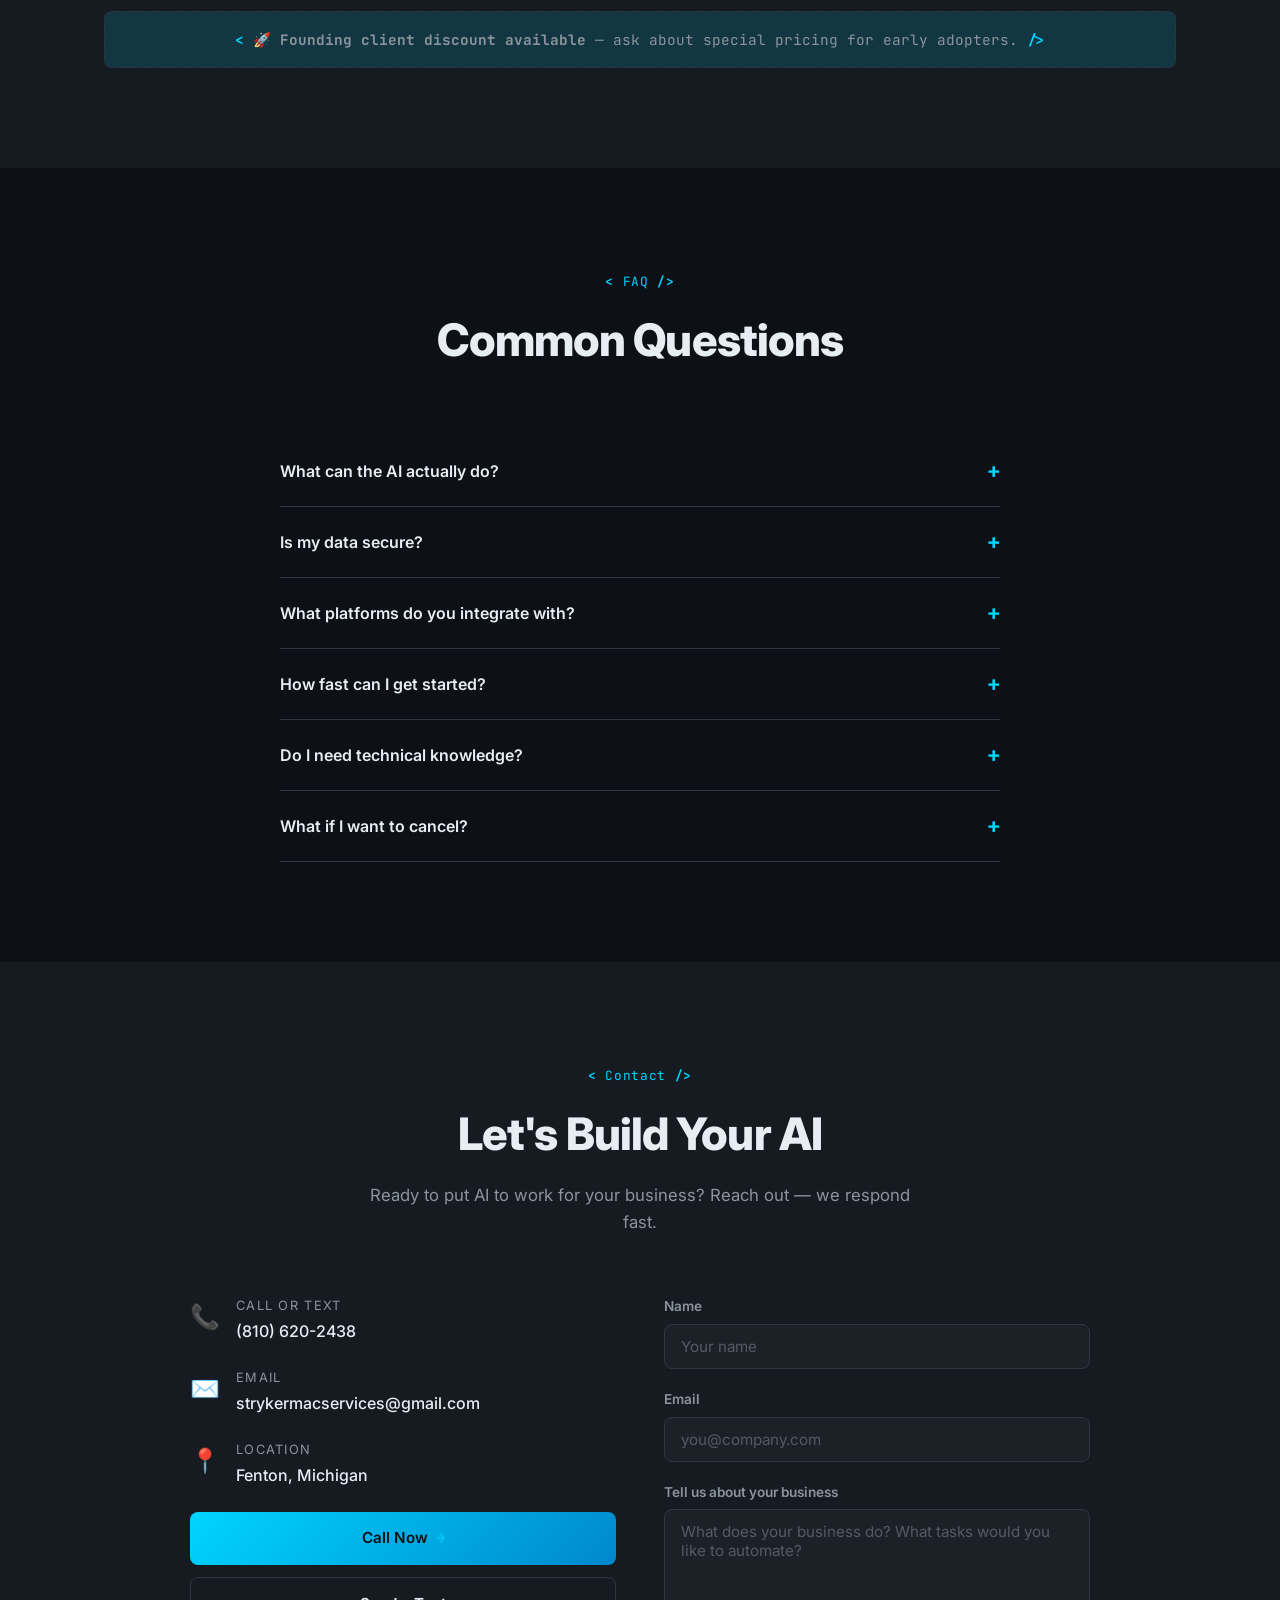
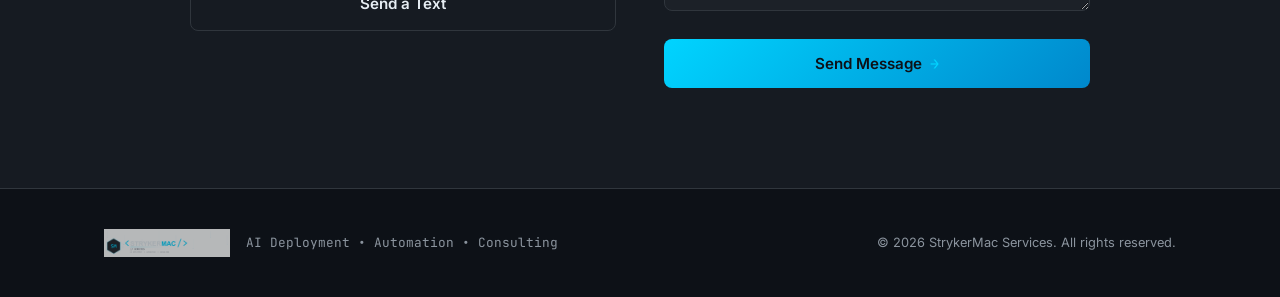
==== commit 7c0d0fc3: "Add Kim testimonial — two-column testimonials section" ====
--- a/index.html
+++ b/index.html
@@ -497,19 +497,40 @@
         </div>
     </section>
 
-    <!-- TESTIMONIAL -->
-    <section class="section" id="testimonial" style="background:#0D1117;padding:60px 0;">
+    <!-- TESTIMONIALS -->
+    <section class="section" id="testimonial" style="background:#0D1117;padding:80px 0;">
         <div class="container">
-            <div class="fade-in" style="max-width:760px;margin:0 auto;text-align:center;">
-                <div style="font-size:56px;color:#00D4FF;opacity:0.3;font-family:Georgia,serif;line-height:0.6;margin-bottom:24px;">"</div>
-                <p style="font-size:clamp(18px,2.5vw,24px);font-weight:600;color:#fff;line-height:1.6;margin-bottom:28px;">
-                    As a business owner, I've seen a lot of people talk about AI — Stryker actually delivered it. He set up a personal AI assistant for me and a second system for our office staff, and the impact was immediate. StrykerMac Services is the real deal.
-                </p>
-                <div style="display:flex;align-items:center;justify-content:center;gap:14px;">
-                    <div style="width:44px;height:44px;border-radius:50%;background:linear-gradient(135deg,#00D4FF,#0066cc);display:flex;align-items:center;justify-content:center;font-weight:800;color:#0D1117;font-size:18px;">B</div>
-                    <div style="text-align:left;">
-                        <div style="font-weight:700;color:#fff;font-size:15px;">Brett D.</div>
-                        <div style="font-size:13px;color:rgba(255,255,255,0.45);">Business Owner · 2 AI Agents Deployed</div>
+            <div class="section-header fade-in">
+                <span class="section-tag"><span class="code-accent">&lt;</span> Testimonials <span class="code-accent">/&gt;</span></span>
+                <h2>From Real Clients</h2>
+            </div>
+            <div style="display:grid;grid-template-columns:1fr 1fr;gap:28px;max-width:1000px;margin:0 auto;" class="fade-in">
+                <!-- Kim -->
+                <div style="background:rgba(255,255,255,0.03);border:1.5px solid rgba(0,212,255,0.15);border-radius:20px;padding:40px 36px;display:flex;flex-direction:column;justify-content:space-between;">
+                    <div>
+                        <div style="font-size:36px;color:#00D4FF;opacity:0.35;font-family:Georgia,serif;line-height:0.6;margin-bottom:20px;">"</div>
+                        <p style="font-size:16px;font-weight:500;color:rgba(255,255,255,0.85);line-height:1.7;margin-bottom:28px;">I was amazed on day one of the time savings it will present and the accuracy of the program he built for us. I'm looking forward to putting a lot more of my finance processes into place and migrating to HR and other pieces of our business.</p>
+                    </div>
+                    <div style="display:flex;align-items:center;gap:14px;">
+                        <div style="width:44px;height:44px;border-radius:50%;background:linear-gradient(135deg,#00D4FF,#0066cc);display:flex;align-items:center;justify-content:center;font-weight:800;color:#0D1117;font-size:18px;flex-shrink:0;">K</div>
+                        <div>
+                            <div style="font-weight:700;color:#fff;font-size:15px;">Kim — Controller</div>
+                            <div style="font-size:13px;color:rgba(255,255,255,0.4);">Lifestyles Hot Tubs</div>
+                        </div>
+                    </div>
+                </div>
+                <!-- Brett -->
+                <div style="background:rgba(255,255,255,0.03);border:1.5px solid rgba(255,255,255,0.08);border-radius:20px;padding:40px 36px;display:flex;flex-direction:column;justify-content:space-between;">
+                    <div>
+                        <div style="font-size:36px;color:#00D4FF;opacity:0.35;font-family:Georgia,serif;line-height:0.6;margin-bottom:20px;">"</div>
+                        <p style="font-size:16px;font-weight:500;color:rgba(255,255,255,0.85);line-height:1.7;margin-bottom:28px;">As a business owner, I've seen a lot of people talk about AI — Stryker actually delivered it. He set up a personal AI assistant for me and a second system for our office staff, and the impact was immediate. StrykerMac Services is the real deal.</p>
+                    </div>
+                    <div style="display:flex;align-items:center;gap:14px;">
+                        <div style="width:44px;height:44px;border-radius:50%;background:linear-gradient(135deg,#00D4FF,#0066cc);display:flex;align-items:center;justify-content:center;font-weight:800;color:#0D1117;font-size:18px;flex-shrink:0;">B</div>
+                        <div>
+                            <div style="font-weight:700;color:#fff;font-size:15px;">Brett D. — Owner</div>
+                            <div style="font-size:13px;color:rgba(255,255,255,0.4);">2 AI Agents Deployed</div>
+                        </div>
                     </div>
                 </div>
             </div>
